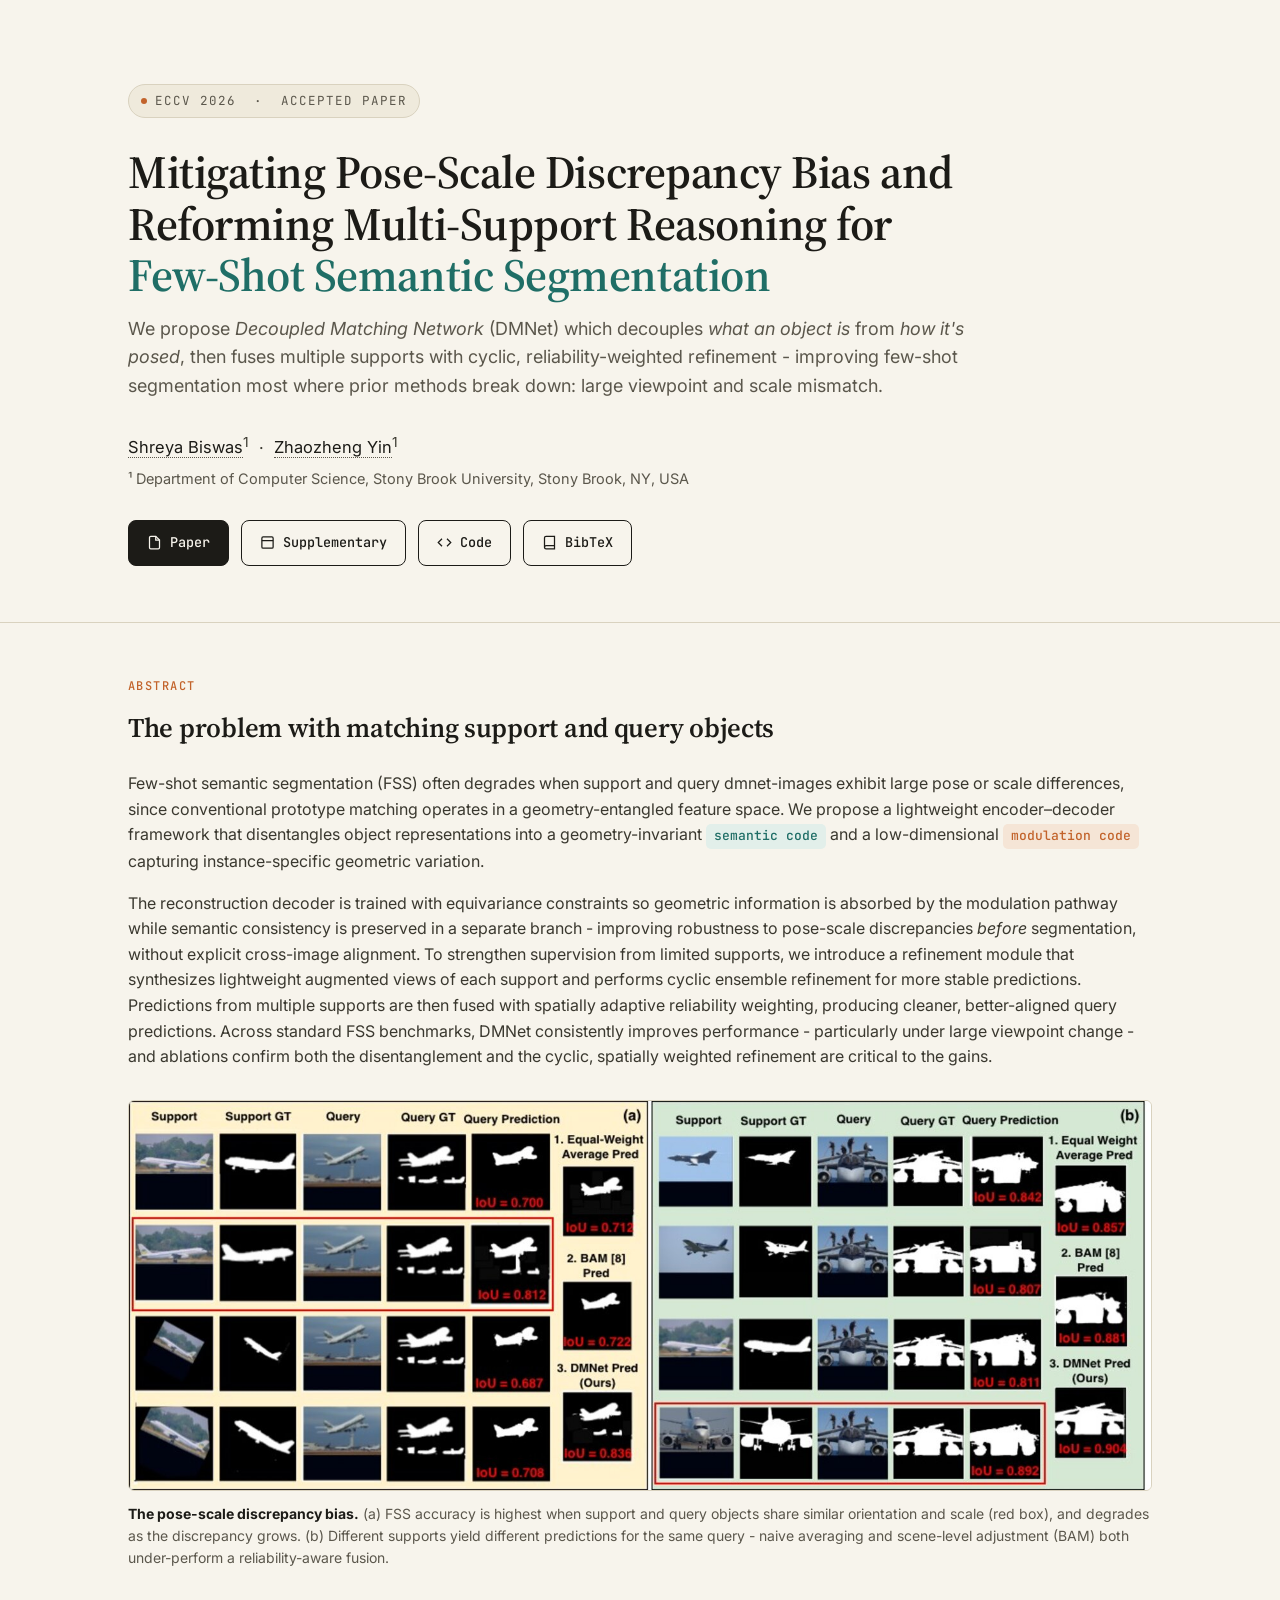
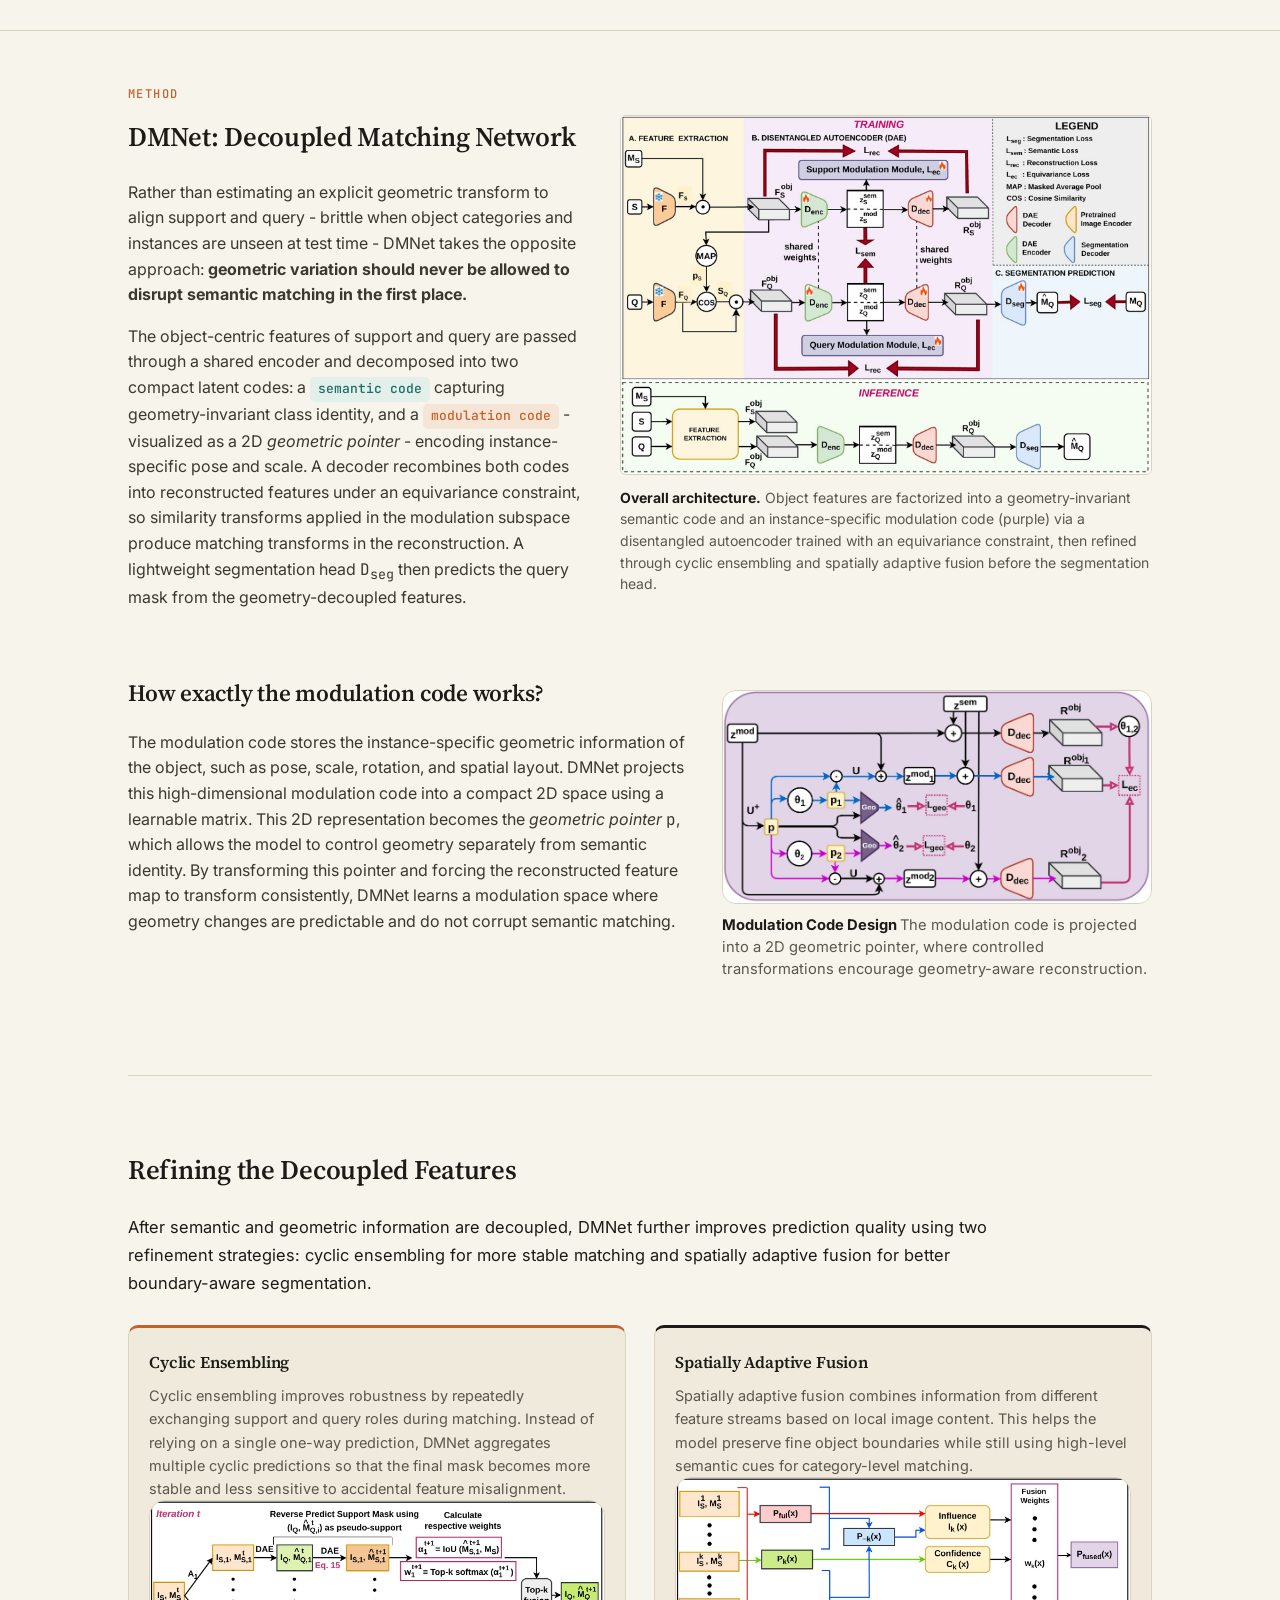
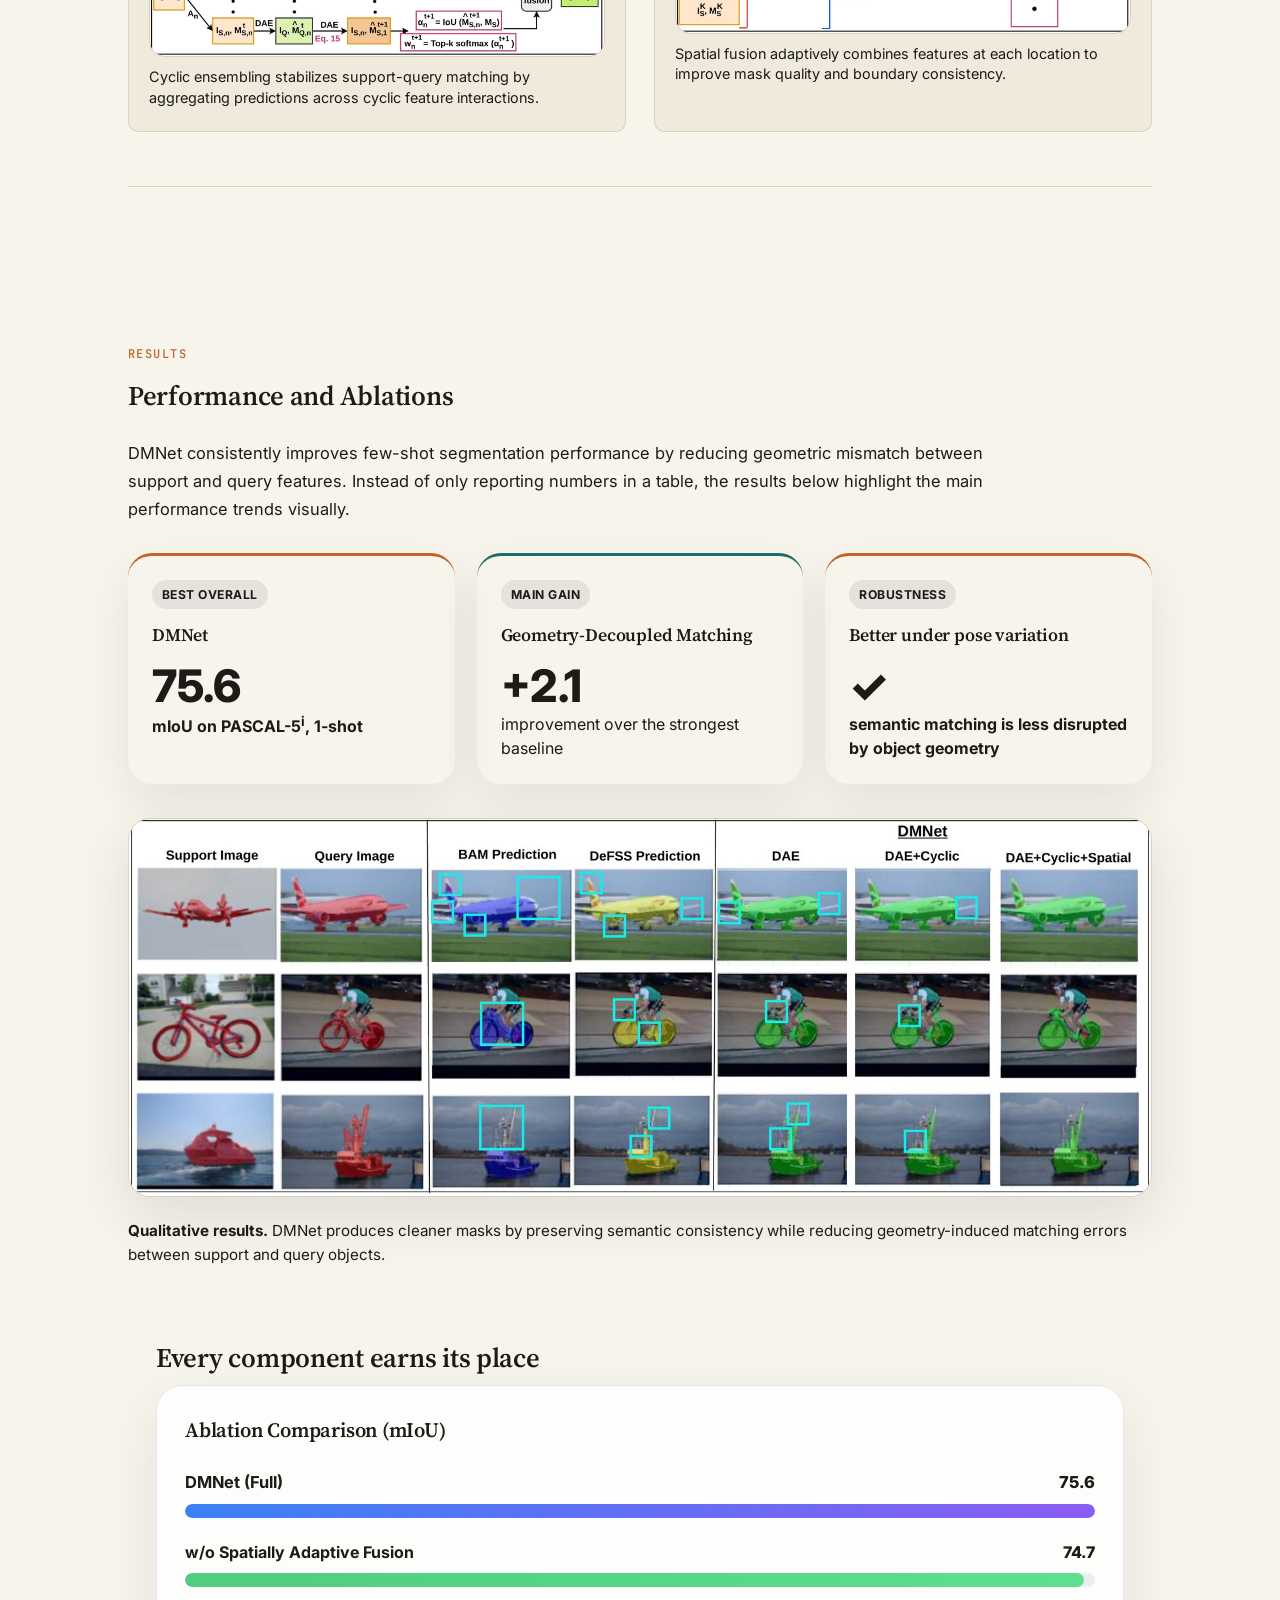
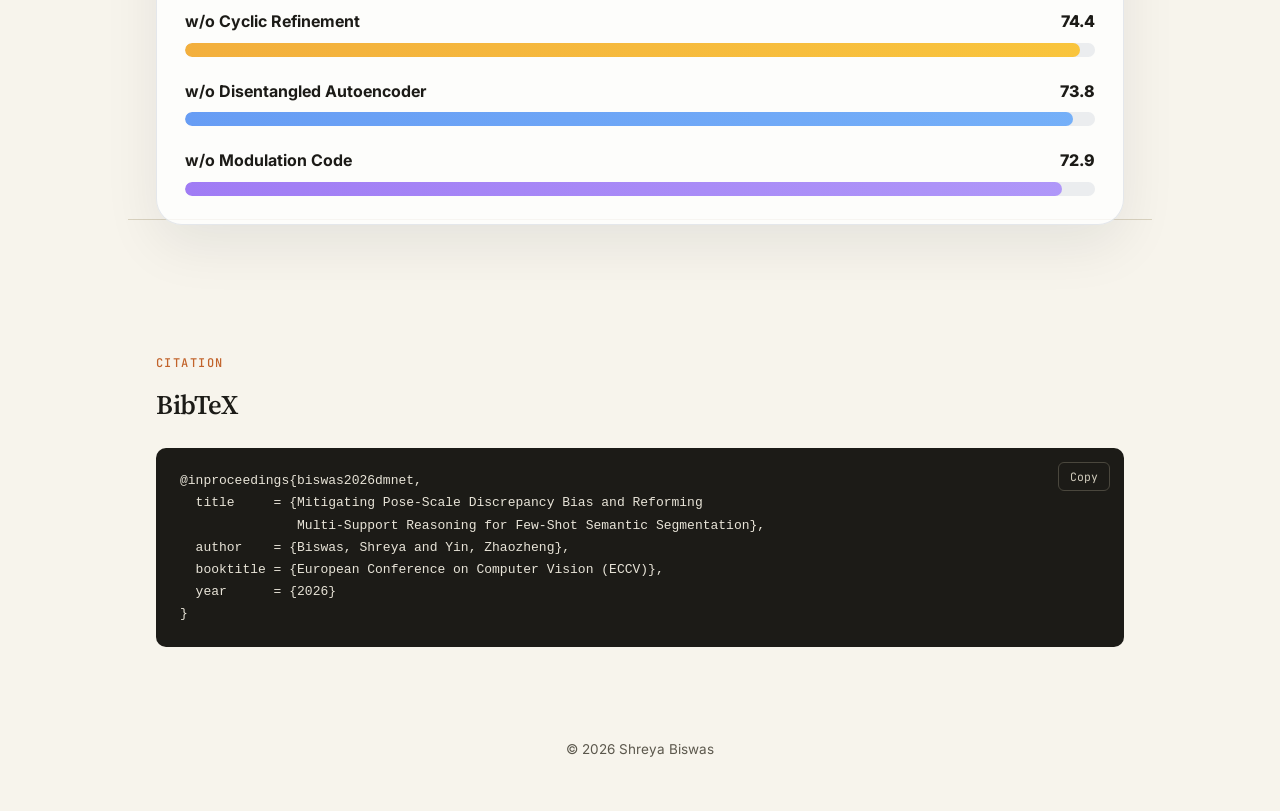
==== dmnet/index.html @ c6ebbf4b "Add dmnet webpage" ====
<!DOCTYPE html>
<html lang="en">
<head>
<meta charset="UTF-8">
<meta name="viewport" content="width=device-width, initial-scale=1.0">
<title>DMNet: Decoupled Matching Network for Few-Shot Segmentation - ECCV 2026</title>
<link rel="preconnect" href="https://fonts.googleapis.com">
<link rel="preconnect" href="https://fonts.gstatic.com" crossorigin>
<link href="https://fonts.googleapis.com/css2?family=Source+Serif+4:opsz,wght@8..60,400;8..60,500;8..60,600;8..60,700&family=Inter:wght@400;500;600;700&family=JetBrains+Mono:wght@400;500&display=swap" rel="stylesheet">
<link rel="stylesheet" href="style.css">
</head>
<body>

<header class="hero">
  <!-- <svg class="pointer-deco" viewBox="0 0 200 200" xmlns="http://www.w3.org/2000/svg">
    <circle cx="100" cy="100" r="70" fill="none" stroke="#1F6E66" stroke-width="1" stroke-dasharray="2 5" opacity="0.6"/>
    <circle cx="100" cy="100" r="40" fill="none" stroke="#C2632B" stroke-width="1" stroke-dasharray="2 5" opacity="0.6"/>
    <line x1="100" y1="100" x2="160" y2="62" stroke="#C2632B" stroke-width="2"/>
    <circle cx="160" cy="62" r="4" fill="#C2632B"/>
    <line x1="100" y1="100" x2="50" y2="150" stroke="#1F6E66" stroke-width="2"/>
    <circle cx="50" cy="150" r="4" fill="#1F6E66"/>
    <circle cx="100" cy="100" r="3" fill="#1C1B17"/>
  </svg> -->
  <div class="wrap">
    <span class="venue-badge"><span class="dot"></span>ECCV 2026 &nbsp;·&nbsp; Accepted Paper</span>
    <h1 class="title">Mitigating Pose&#8209;Scale Discrepancy Bias and Reforming Multi&#8209;Support Reasoning for <span class="accent">Few-Shot Semantic Segmentation</span></h1>
    <p class="subtitle">We propose <em>Decoupled Matching Network</em> (DMNet) which decouples <em>what an object is</em> from <em>how it's posed</em>, then fuses multiple supports with cyclic, reliability-weighted refinement - improving few-shot segmentation most where prior methods break down: large viewpoint and scale mismatch.</p>

    <p class="authors">
      <a href="#">Shreya Biswas</a><sup>1</sup> &nbsp;&middot;&nbsp;
      <a href="#">Zhaozheng Yin</a><sup>1</sup>
    </p>
    <p class="affil">¹ Department of Computer Science, Stony Brook University, Stony Brook, NY, USA</p>

    <div class="links">
      <a class="btn primary" href="#">
        <svg viewBox="0 0 24 24" fill="none" stroke="currentColor" stroke-width="2"><path d="M14 2H6a2 2 0 0 0-2 2v16a2 2 0 0 0 2 2h12a2 2 0 0 0 2-2V8z"/><path d="M14 2v6h6"/></svg>
        Paper
      </a>
      <a class="btn" href="/pdf/supp.pdf">
        <svg viewBox="0 0 24 24" fill="none" stroke="currentColor" stroke-width="2"><rect x="3" y="3" width="18" height="18" rx="2"/><path d="M3 9h18"/></svg>
        Supplementary
      </a>
      <a class="btn" href="#">
        <svg viewBox="0 0 24 24" fill="none" stroke="currentColor" stroke-width="2"><path d="M16 18l6-6-6-6"/><path d="M8 6l-6 6 6 6"/></svg>
        Code
      </a>
      <a class="btn" href="#bibtex">
        <svg viewBox="0 0 24 24" fill="none" stroke="currentColor" stroke-width="2"><path d="M4 19.5A2.5 2.5 0 0 1 6.5 17H20"/><path d="M6.5 2H20v20H6.5A2.5 2.5 0 0 1 4 19.5v-15A2.5 2.5 0 0 1 6.5 2z"/></svg>
        BibTeX
      </a>
    </div>
  </div>
</header>

<!-- ABSTRACT -->
<section>
  <div class="wrap">
    <p class="eyebrow">Abstract</p>
    <h2 class="h">The problem with matching support and query objects</h2>
    <p >Few-shot semantic segmentation (FSS) often degrades when support and query dmnet-images exhibit large pose or scale differences, since conventional prototype matching operates in a geometry-entangled feature space. We propose a lightweight encoder–decoder framework that disentangles object representations into a geometry-invariant <span class="chip sem">semantic code</span> and a low-dimensional <span class="chip mod">modulation code</span> capturing instance-specific geometric variation.</p>
    <p>The reconstruction decoder is trained with equivariance constraints so geometric information is absorbed by the modulation pathway while semantic consistency is preserved in a separate branch - improving robustness to pose-scale discrepancies <em>before</em> segmentation, without explicit cross-image alignment. To strengthen supervision from limited supports, we introduce a refinement module that synthesizes lightweight augmented views of each support and performs cyclic ensemble refinement for more stable predictions. Predictions from multiple supports are then fused with spatially adaptive reliability weighting, producing cleaner, better-aligned query predictions. Across standard FSS benchmarks, DMNet consistently improves performance - particularly under large viewpoint change - and ablations confirm both the disentanglement and the cyclic, spatially weighted refinement are critical to the gains.</p>

    <figure>
      <img src="dmnet-images/teaser.jpg" alt="Pose-scale discrepancy bias in few-shot segmentation, and multi-support fusion comparison">
      <figcaption><b>The pose-scale discrepancy bias.</b> (a) FSS accuracy is highest when support and query objects share similar orientation and scale (red box), and degrades as the discrepancy grows. (b) Different supports yield different predictions for the same query - naive averaging and scene-level adjustment (BAM) both under-perform a reliability-aware fusion.</figcaption>
    </figure>
  </div>
</section>

<!-- METHOD -->
<section>
  <div class="wrap">
    <p class="eyebrow">Method</p>
    <div class="method-layout">
      <div class="method-text">
        <h2 class="h">DMNet: Decoupled Matching Network</h2>
    
        <p>Rather than estimating an explicit geometric transform to align support and query - brittle when object categories and instances are unseen at test time - DMNet takes the opposite approach: <strong>geometric variation should never be allowed to disrupt semantic matching in the first place.</strong></p>
    
        <p>The object-centric features of support and query are passed through a shared encoder and decomposed into two compact latent codes: a <span class="chip sem">semantic code</span> capturing geometry-invariant class identity, and a <span class="chip mod">modulation code</span> - visualized as a 2D <em>geometric pointer</em> - encoding instance-specific pose and scale. A decoder recombines both codes into reconstructed features under an equivariance constraint, so similarity transforms applied in the modulation subspace produce matching transforms in the reconstruction. A lightweight segmentation head <span class="mono">D<sub>seg</sub></span> then predicts the query mask from the geometry-decoupled features.</p>
      </div>
    
      <figure class="method-figure">
        <img src="dmnet-images/method.jpg" alt="DMNet architecture diagram">
        <figcaption><b>Overall architecture.</b> Object features are factorized into a geometry-invariant semantic code and an instance-specific modulation code (purple) via a disentangled autoencoder trained with an equivariance constraint, then refined through cyclic ensembling and spatially adaptive fusion before the segmentation head.</figcaption>
      </figure>
    </div>

    <!--added -->
    <section class="modulation-section">
      <h3 class="subh">How exactly the modulation code works?</h3>
    
      <div class="modulation-layout">
        <div class="modulation-text">
          <p>
            The modulation code stores the instance-specific geometric information of the object, such as pose, scale, rotation, and spatial layout. DMNet projects this high-dimensional modulation code into a compact 2D space using a learnable matrix. This 2D representation becomes the <em>geometric pointer</em> <span class="mono">p</span>, which allows the model to control geometry separately from semantic identity. By transforming this pointer and forcing the reconstructed feature map to transform consistently, DMNet learns a modulation space where geometry changes are predictable and do not corrupt semantic matching.
          </p>
        </div>
    
        <figure class="modulation-figure">
          <img src="dmnet-images/fig3a_modulation.jpg" alt="Fig. 3a modulation module">
          <figcaption>
            <b>Modulation Code Design </b>The modulation code is projected into a 2D geometric pointer, where controlled transformations encourage geometry-aware reconstruction.
          </figcaption>
        </figure>
      </div>
    </section>

    <!-- <div class="contrib-grid">
      <div class="card semantic">
        <div class="num">01 / Representation</div>
        <h3>Geometry-Decoupled Disentangled Autoencoder</h3>
        <p>Factorizes object features into a geometry-invariant semantic code and a modulation code under an equivariance-constrained decoder, so pose-scale variation is absorbed before matching ever happens.</p>
      </div>
      <div class="card modulation">
        <div class="num">02 / Refinement</div>
        <h3>Cyclic Ensemble Refinement</h3>
        <p>Synthesizes lightweight augmented views of each support and refines query/support predictions iteratively, treating the query as a pseudo-support to stabilize segmentation under scarce supervision.</p>
      </div>
      <div class="card fusion">
        <div class="num">03 / Aggregation</div>
        <h3>Spatially Adaptive Fusion</h3>
        <p>Replaces uniform averaging across K-shot supports with pixel-level reliability weighting, so the most informative support dominates the prediction at each spatial location.</p>
      </div>
    </div>

    <figure>
      <img src="dmnet-images/cyclic.jpg" alt="Cyclic ensemble refinement diagram">
      <figcaption><b>Cyclic ensemble refinement.</b> Augmented support views generate predictions that are cyclically cross-checked against the query, with the query itself acting as a pseudo-support to refine the final mask.</figcaption>
    </figure>

    <figure>
      <img src="dmnet-images/spatial.jpg" alt="Spatially adaptive fusion diagram">
      <figcaption><b>Spatially adaptive fusion.</b> Multi-support predictions are combined with pixel-wise reliability weights rather than a single global scene-difference score, avoiding the failure mode where one noisy support corrupts the whole mask.</figcaption>
    </figure>
  </div>
</section> -->


<section class="refinement-section">
  <h2 class="h">Refining the Decoupled Features</h2>

  <p class="section-intro">
    After semantic and geometric information are decoupled, DMNet further improves prediction quality using two refinement strategies: cyclic ensembling for more stable matching and spatially adaptive fusion for better boundary-aware segmentation.
  </p>

  <div class="refinement-grid">

    <article class="card modulation">
      <div class="refinement-card-text">
        <h3>Cyclic Ensembling</h3>
        <p>
          Cyclic ensembling improves robustness by repeatedly exchanging support and query roles during matching. Instead of relying on a single one-way prediction, DMNet aggregates multiple cyclic predictions so that the final mask becomes more stable and less sensitive to accidental feature misalignment.
        </p>
      </div>

      <figure class="refinement-figure">
        <img src="dmnet-images/cyclic.jpg" alt="Cyclic ensembling module">
        <figcaption>
          Cyclic ensembling stabilizes support-query matching by aggregating predictions across cyclic feature interactions.
        </figcaption>
      </figure>
    </article>

    <article class="card fusion">
      <div class="refinement-card-text">
        <h3>Spatially Adaptive Fusion</h3>
        <p>
          Spatially adaptive fusion combines information from different feature streams based on local image content. This helps the model preserve fine object boundaries while still using high-level semantic cues for category-level matching.
        </p>
      </div>

      <figure class="refinement-figure">
        <img src="dmnet-images/spatial.jpg" alt="Spatially adaptive fusion module">
        <figcaption>
          Spatial fusion adaptively combines features at each location to improve mask quality and boundary consistency.
        </figcaption>
      </figure>
    </article>

  </div>
</section>


<!-- RESULTS -->
<!-- <section>
  <div class="wrap">
    <p class="eyebrow">Results</p>
    <h2 class="h">State-of-the-art mIoU on PASCAL-5<sup>i</sup> and COCO-20<sup>i</sup></h2>
    <p>DMNet is evaluated against prototype-based, attention-based, and recent correspondence-driven FSS methods under both VGG-16 and ResNet-50 backbones, in standard 1-shot and 5-shot settings. Gains are most pronounced on the harder COCO-20<sup>i</sup> benchmark, where pose-scale mismatch between supports and queries is most severe.</p>

    <div class="table-scroll">
      <table>
        <thead>
          <tr>
            <th>Method</th><th>Backbone</th>
            <th>PASCAL 1-shot</th><th>PASCAL 5-shot</th>
            <th>COCO 1-shot</th><th>COCO 5-shot</th>
          </tr>
        </thead>
        <tbody>
          <tr><td>PFENet</td><td>VGG-16</td><td>58.0</td><td>59.0</td><td>34.1</td><td>37.7</td></tr>
          <tr><td>BAM</td><td>VGG-16</td><td>64.4</td><td>68.8</td><td>43.5</td><td>49.3</td></tr>
          <tr><td>HDMNet</td><td>VGG-16</td><td>65.1</td><td>69.3</td><td>45.9</td><td>52.4</td></tr>
          <tr><td>HMNet</td><td>VGG-16</td><td>67.3</td><td>71.1</td><td>49.1</td><td>54.5</td></tr>
          <tr><td>DeFSS <span class="sub">(prev. SOTA)</span></td><td>VGG-16</td><td>68.6</td><td>72.0</td><td>50.3</td><td>55.5</td></tr>
          <tr class="ours"><td>DMNet (Ours)</td><td>VGG-16</td><td class="best">70.7</td><td class="best">74.0</td><td class="best">52.3</td><td class="best">57.9</td></tr>
          <tr><td>HSNet</td><td>ResNet-50</td><td>64.0</td><td>69.5</td><td>39.2</td><td>46.9</td></tr>
          <tr><td>BAM</td><td>ResNet-50</td><td>67.8</td><td>70.9</td><td>46.2</td><td>51.2</td></tr>
          <tr><td>HDMNet</td><td>ResNet-50</td><td>69.4</td><td>71.8</td><td>50.0</td><td>56.0</td></tr>
          <tr><td>I²R</td><td>ResNet-50</td><td>72.2</td><td>74.7</td><td>52.1</td><td>55.7</td></tr>
          <tr><td>HMNet</td><td>ResNet-50</td><td>70.4</td><td>74.1</td><td>52.1</td><td>58.9</td></tr>
          <tr><td>DeFSS <span class="sub">(prev. SOTA)</span></td><td>ResNet-50</td><td>71.7</td><td>75.1</td><td>53.7</td><td>60.0</td></tr>
          <tr class="ours"><td>DMNet (Ours)</td><td>ResNet-50</td><td class="best">75.6</td><td class="best">77.5</td><td class="best">57.5</td><td class="best">63.1</td></tr>
        </tbody>
      </table>
    </div>
    <p class="table-note">Mean mIoU (%) across folds. Bold values mark the best result in each column among the rows shown. Full per-split results, VGG comparisons, and foundation-model baselines (SAM, SAM2) are in the paper.</p>

    <div class="stat-row">
      <div class="stat"><div class="v">+3.9</div><div class="l">mIoU over prior SOTA, ResNet-50, COCO-20<sup>i</sup> 1-shot</div></div>
      <div class="stat"><div class="v">5.3M</div><div class="l">parameters for the disentanglement + refinement modules</div></div>
      <div class="stat"><div class="v">14.3 ms</div><div class="l">inference latency for the core DAE - orders of magnitude faster than SAM-based FSS</div></div>
    </div>

    <figure>
      <img src="dmnet-images/preds.jpg" alt="Qualitative comparison of predictions">
      <figcaption><b>Qualitative comparison.</b> Predictions from BAM and DeFSS (previous SOTA) against DMNet. Red masks denote ground truth; cyan boxes mark regions where prior methods fail under pose-scale mismatch that DMNet recovers.</figcaption>
    </figure>
  </div>
</section> -->
<section class="results-section">
  <p class="eyebrow">Results</p>
  <h2 class="h">Performance and Ablations</h2>

  <p class="section-intro">
    DMNet consistently improves few-shot segmentation performance by reducing geometric mismatch between support and query features. Instead of only reporting numbers in a table, the results below highlight the main performance trends visually.
  </p>

  <div class="results-highlight-grid">
    <div class="result-highlight-card best">
      <span class="result-label">Best Overall</span>
      <h3>DMNet</h3>
      <p class="result-score">75.6</p>
      <p class="result-caption">mIoU on PASCAL-5<sup>i</sup>, 1-shot</p>
    </div>

    <div class="result-highlight-card">
      <span class="result-label">Main Gain</span>
      <h3>Geometry-Decoupled Matching</h3>
      <p class="result-score">+2.1</p>
      <p class="result-caption">improvement over the strongest baseline</p>
    </div>

    <div class="result-highlight-card best">
      <span class="result-label">Robustness</span>
      <h3>Better under pose variation</h3>
      <p class="result-score">✓</p>
      <p class="result-caption">semantic matching is less disrupted by object geometry</p>
    </div>
  </div>

  

  <figure class="results-figure">
    <img src="dmnet-images/preds.jpg" alt="Qualitative segmentation results">
    <figcaption>
      <b>Qualitative results.</b> DMNet produces cleaner masks by preserving semantic consistency while reducing geometry-induced matching errors between support and query objects.
    </figcaption>
  </figure>
 <!-- </section> -->

<!-- ABLATIONS -->
<!-- <section>  -->
  <div class="wrap">
    <!-- <p class="eyebrow">Ablations</p> -->
    <h2 class="h ablation-title">Every component earns its place</h2>
    <!-- <p>Each module contributes additively at negligible compute cost: the disentangled autoencoder (DAE) alone already improves over comparable-capacity baselines by isolating pose-scale variation from semantic matching; cyclic ensembling over augmented support views adds further stability; and spatially adaptive fusion gives the largest jump by preventing any single unreliable support from dominating the final mask.</p> -->
    <!-- <div class="table-scroll">
      <table>
        <thead>
          <tr><th>Configuration</th><th>Parameters</th><th>Inference time</th><th>Avg. mIoU</th></tr>
        </thead>
        <tbody>
          <tr><td>BAM (baseline)</td><td>4.9M</td><td>7.4 ms</td><td>57.0</td></tr>
          <tr><td>Ours - DAE only</td><td>5.3M</td><td>14.3 ms</td><td>68.0</td></tr>
          <tr><td>Ours - DAE + Cyclic Refinement</td><td>5.3M</td><td>15.9 ms</td><td>69.2</td></tr>
          <tr class="ours"><td>Ours - DAE + Cyclic + Spatial Fusion (full)</td><td>5.3M</td><td>19.7 ms</td><td class="best">70.8</td></tr>
        </tbody>
      </table>
    </div>
    <p class="table-note">For reference, SAM2-based SANSA reaches 62.3 avg. mIoU at 234M parameters / 67 ms, and GF-SAM reaches 70.1 at 180M parameters / 1800 ms - DMNet matches or exceeds both at a fraction of the size and latency.</p> -->

    <!--added -->
    
    
      <div class="ablation-bar-panel">
        <h3>Ablation Comparison (mIoU)</h3>
    
        <div class="abl-row highlight">
          <div class="abl-head">
            <span class="abl-name">DMNet (Full)</span>
            <span class="abl-score">75.6</span>
          </div>
          <div class="abl-track">
            <div class="abl-fill full" style="width: 100%;"></div>
          </div>
        </div>
    
        

        <div class="abl-row">
          <div class="abl-head">
            <span class="abl-name">w/o Spatially Adaptive Fusion</span>
            <span class="abl-score">74.7</span>
          </div>
          <div class="abl-track">
            <div class="abl-fill fusion" style="width: 98.8%;"></div>
          </div>
        </div>
      

        <div class="abl-row">
          <div class="abl-head">
            <span class="abl-name">w/o Cyclic Refinement</span>
            <span class="abl-score">74.4</span>
          </div>
          <div class="abl-track">
            <div class="abl-fill refinement" style="width: 98.4%;"></div>
          </div>
        </div>

        <div class="abl-row">
          <div class="abl-head">
            <span class="abl-name">w/o Disentangled Autoencoder</span>
            <span class="abl-score">73.8</span>
          </div>
          <div class="abl-track">
            <div class="abl-fill semantic" style="width: 97.6%;"></div>
          </div>
        </div>
    
        <div class="abl-row">
          <div class="abl-head">
            <span class="abl-name">w/o Modulation Code</span>
            <span class="abl-score">72.9</span>
          </div>
          <div class="abl-track">
            <div class="abl-fill modulation" style="width: 96.4%;"></div>
          </div>
        </div>
      </div>
    
        
    
        
    <!-- </section>





    <figure>
      <img src="dmnet-images/relia.jpg" alt="Reliability weighting visualization">
      <figcaption><b>Reliability weighting.</b> Spatially adaptive fusion concentrates weight on the regions of each support that actually align with the query object, rather than relying on a single global scene-similarity score.</figcaption>
    </figure>
  </div> -->
</section>

<!-- BIBTEX -->
<section id="bibtex">
  <div class="wrap bib">
    <p class="eyebrow">Citation</p>
    <h2 class="h">BibTeX</h2>
    <div class="bibtex-box">
      <button class="copy-btn" onclick="copyBib()">Copy</button>
      <pre id="bibtex-text" class="bibtex-text">@inproceedings{biswas2026dmnet,
  title     = {Mitigating Pose-Scale Discrepancy Bias and Reforming
               Multi-Support Reasoning for Few-Shot Semantic Segmentation},
  author    = {Biswas, Shreya and Yin, Zhaozheng},
  booktitle = {European Conference on Computer Vision (ECCV)},
  year      = {2026}
}</pre>
    </div>
  </div>
</section>

<footer>
  <div class="wrap bib">
    <p>© 2026 Shreya Biswas</p>
  </div>
</footer>

<script src="main.js"></script>
</body>
</html>
---- dmnet/style.css ----
:root{
    --paper:#F7F4EC;
    --paper-2:#EFEADC;
    --ink:#1C1B17;
    --ink-soft:#5B574C;
    --rule:#D9D2BF;
    --semantic:#1F6E66;   /* geometry-invariant code: stable teal */
    --semantic-soft:#E2EFEA;
    --modulation:#C2632B; /* instance/geometric code: warm amber */
    --modulation-soft:#F5E5D6;
    --max:1080px;
  }
  *{box-sizing:border-box;}
  html{scroll-behavior:smooth;}
  body{
    margin:0;
    background:var(--paper);
    color:var(--ink);
    font-family:'Inter',sans-serif;
    line-height:1.6;
    -webkit-font-smoothing:antialiased;
  }
  a{color:var(--semantic);text-decoration:none;}
  a:hover{text-decoration:underline;}
  .wrap{max-width:var(--max);margin:0 auto;padding:0 28px;}
  .wrap.bib{transform: translateY(80px);}
  h1,h2,h3{font-family:'Source Serif 4',serif;font-weight:600;letter-spacing:-0.01em;color:var(--ink);}
  .mono{font-family:'JetBrains Mono',monospace;}

  /* ---------- Hero ---------- */
  header.hero{
    padding:84px 0 56px;
    border-bottom:1px solid var(--rule);
    position:relative;
    overflow:hidden;
  }
  .venue-badge{
    display:inline-flex;align-items:center;gap:8px;
    font-family:'JetBrains Mono',monospace;
    font-size:12.5px;letter-spacing:0.08em;text-transform:uppercase;
    color:var(--ink-soft);
    border:1px solid var(--rule);
    background:var(--paper-2);
    padding:6px 12px;border-radius:100px;
    margin-bottom:28px;
  }
  .venue-badge .dot{width:6px;height:6px;border-radius:50%;background:var(--modulation);}
  h1.title{
    font-size:clamp(40px,4.4vw,46px);
    line-height:1.12;
    max-width:860px;
    margin:0 0 8px;
  }
  h1.title .accent{color:var(--semantic);}
  .subtitle{
    font-size:18px;color:var(--ink-soft);max-width:840px;margin:14px 0 30px;
  }
  .authors{font-size:16.5px;margin:0 0 6px;}
  .authors a{color:var(--ink);border-bottom:1px dotted var(--ink-soft);}
  .authors a:hover{color:var(--semantic);border-color:var(--semantic);}
  .affil{font-size:14.5px;color:var(--ink-soft);margin:0 0 30px;}
  .links{display:flex;flex-wrap:wrap;gap:12px;}
  .btn{
    display:inline-flex;align-items:center;gap:8px;
    font-family:'JetBrains Mono',monospace;font-size:13.5px;font-weight:500;
    padding:11px 18px;border-radius:8px;
    border:1px solid var(--ink);
    color:var(--ink);background:transparent;
    transition:all .15s ease;
  }
  .btn:hover{background:var(--ink);color:var(--paper);text-decoration:none;}
  .btn.primary{background:var(--ink);color:var(--paper);}
  .btn.primary:hover{background:var(--semantic);border-color:var(--semantic);}
  .btn svg{width:15px;height:15px;flex-shrink:0;}


  .method-layout {
    display: grid;
    grid-template-columns: minmax(0, 1fr) minmax(320px, 52%);
    gap: 34px;
    align-items: start;
  }
  
  .method-text {
    min-width: 0;
  }
  
  .method-figure {
    margin: 0;
  }
  
  .method-figure img {
    width: 100%;
    display: block;
  }
  
  @media (max-width: 900px) {
    .method-layout {
      grid-template-columns: 1fr;
    }
  }



  .subh {
    font-size: 1.45rem;
    margin: 42px 0 18px;
    color: var(--text);
  }
  
  .modulation-section {
    margin-top: -8px;
    transform: translateY(-40px);
  }
  
  .modulation-layout {
    display: grid;
    grid-template-columns: minmax(0, 1fr) minmax(300px, 42%);
    gap: 30px;
    align-items: start;
  }
  
  .modulation-text {
    min-width: 0;
  }
  
  .modulation-figure {
    margin: 0;
    transform: translateY(-40px);
  }
  
  .modulation-figure img {
    width: 100%;
    display: block;
    border-radius: 14px;
  }
  
  .modulation-figure figcaption {
    margin-top: 10px;
    font-size: 0.92rem;
    line-height: 1.5;
  }
  
  @media (max-width: 900px) {
    .modulation-layout {
      grid-template-columns: 1fr;
    }
  }










  .refinement-section {
    margin-top: 18px;
    transform: translateY(-40px);
  }
  
  .section-intro {
    max-width: 900px;
    margin-bottom: 28px;
    color: var(--muted);
    font-size: 1.03rem;
    line-height: 1.7;
  }
  
  .refinement-grid {
    display: grid;
    grid-template-columns: repeat(2, minmax(0, 1fr));
    gap: 28px;
    align-items: stretch;
  }
  
  .refinement-card {
    display: flex;
    flex-direction: column;
    gap: 18px;
    padding: 24px;
    border-radius: 22px;
    box-shadow: 0 18px 45px rgba(15, 23, 42, 0.08);
    border: 1px solid rgba(148, 163, 184, 0.22);
  }

  .refinement-card.modulation {
    background: linear-gradient(135deg, #C2632B, rgba(245, 243, 255, 0.72));
    border-color: rgba(139, 92, 246, 0.26);
  }
  
  .refinement-card.fusion {
    background: linear-gradient(135deg, rgba(220, 252, 231, 0.95), rgba(240, 253, 244, 0.72));
    border-color: rgba(34, 197, 94, 0.24);
  }
  
  .refinement-card h3 {
    margin: 0 0 10px;
    font-size: 1.25rem;
    color: var(--text);
  }
  
  .refinement-card p {
    margin: 0;
    line-height: 1.65;
  }
  
  .refinement-figure {
    margin: auto 0 0;
  }
  
  .refinement-figure img {
    width: 100%;
    display: block;
    border-radius: 16px;
  }
  
  .refinement-figure figcaption {
    margin-top: 10px;
    font-size: 0.9rem;
    line-height: 1.45;
    color: var(--muted);
  }
  
  @media (max-width: 900px) {
    .refinement-grid {
      grid-template-columns: 1fr;
    }
  
    .refinement-card {
      padding: 20px;
    }
  }







  /* geometric pointer decoration */
  .pointer-deco{
    position:absolute;right:-60px;top:30px;width:340px;height:340px;
    opacity:0.5;pointer-events:none;
  }
  @media (max-width:880px){.pointer-deco{display:none;}}

  /* ---------- Sections ---------- */
  section{padding:54px 0;border-bottom:1px solid var(--rule);}
  section:last-of-type{border-bottom:none;}
  .eyebrow{
    font-family:'JetBrains Mono',monospace;font-size:12px;letter-spacing:0.12em;
    text-transform:uppercase;color:var(--modulation);margin:0 0 10px;font-weight:500;
  }
  h2.h{font-size:27px;margin:0 0 22px;}
  p{margin:0 0 16px;color:#3a382f;}
  .lede{font-size:17.5px;color:var(--ink);}

  figure{margin:30px 0 8px;}
  figure img{width:100%;display:block;border-radius:6px;border:1px solid var(--rule);background:#fff;}
  figcaption{font-size:14px;color:var(--ink-soft);margin-top:12px;line-height:1.55;}
  figcaption b{color:var(--ink);}

  /* contributions */
  .contrib-grid{display:grid;grid-template-columns:repeat(3,1fr);gap:18px;margin-top:28px;}
  @media (max-width:780px){.contrib-grid{grid-template-columns:1fr;}}
  .card{
    background:var(--paper-2);border:1px solid var(--rule);border-radius:10px;
    padding:22px 20px;
  }
  .card .num{font-family:'JetBrains Mono',monospace;font-size:12px;color:var(--ink-soft);margin-bottom:10px;}
  .card h3{font-size:16.5px;margin:0 0 8px;}
  .card p{font-size:14.5px;margin:0;color:var(--ink-soft);}
  .card.semantic{border-top:3px solid var(--semantic);}
  .card.modulation{border-top:3px solid var(--modulation);}
  .card.fusion{border-top:3px solid var(--ink);}

  /* code legend chips, used inline in text */
  .chip{
    display:inline-block;padding:2px 8px;border-radius:5px;font-size:13px;
    font-family:'JetBrains Mono',monospace;font-weight:500;
  }
  .chip.sem{background:var(--semantic-soft);color:var(--semantic);}
  .chip.mod{background:var(--modulation-soft);color:var(--modulation);}

  /* results table */
  .table-scroll{overflow-x:auto;margin-top:24px;border:1px solid var(--rule);border-radius:8px;}
  table{width:100%;border-collapse:collapse;font-size:13.5px;min-width:760px;}
  thead th{
    background:var(--paper-2);font-family:'JetBrains Mono',monospace;font-weight:500;
    text-align:left;padding:10px 14px;border-bottom:1px solid var(--rule);
    white-space:nowrap;font-size:12px;letter-spacing:.02em;color:var(--ink-soft);
  }
  tbody td{padding:9px 14px;border-bottom:1px solid var(--rule);white-space:nowrap;}
  tbody tr:last-child td{border-bottom:none;}
  tbody tr.ours{background:var(--semantic-soft);font-weight:600;}
  tbody tr.ours td{color:var(--semantic);}
  .best{font-weight:700;}
  .sub{color:var(--ink-soft);font-size:12.5px;}
  .table-note{font-size:13px;color:var(--ink-soft);margin-top:12px;}

  .stat-row{display:flex;gap:22px;flex-wrap:wrap;margin-top:26px;}
  .stat{flex:1;min-width:150px;background:var(--paper-2);border:1px solid var(--rule);border-radius:10px;padding:18px 18px;}
  .stat .v{font-family:'Source Serif 4',serif;font-size:28px;color:var(--ink);font-weight:600;}
  .stat .l{font-size:12.5px;color:var(--ink-soft);margin-top:4px;}





  .results-section {
    margin-top: 64px;
  }
  
  .results-highlight-grid {
    display: grid;
    grid-template-columns: repeat(3, minmax(0, 1fr));
    gap: 22px;
    margin: 30px 0 34px;
  }
  
  .result-highlight-card {
    padding: 24px;
    border-radius: 24px;
    /* background: linear-gradient(135deg, rgba(255, 255, 255, 0.9), rgba(248, 250, 252, 0.8));
    border: 1px solid rgba(148, 163, 184, 0.25); */
    border-top:3px solid var(--semantic);
    box-shadow: 0 18px 45px rgba(15, 23, 42, 0.08);
  }
  
  .result-highlight-card.best {
    border-top:3px solid var(--modulation);
    /* background: linear-gradient(135deg, rgba(219, 234, 254, 0.98), rgba(239, 246, 255, 0.8)); */
    /* border-color: rgba(59, 130, 246, 0.28); */
  }
  .result-highlight-card.robust {
    border-top:3px solid var(--ink);
    /* background: linear-gradient(135deg, rgba(219, 234, 254, 0.98), rgba(239, 246, 255, 0.8)); */
    /* border-color: rgba(59, 130, 246, 0.28); */
  }
  
  .result-label {
    display: inline-block;
    margin-bottom: 12px;
    padding: 5px 10px;
    border-radius: 999px;
    font-size: 0.76rem;
    font-weight: 700;
    letter-spacing: 0.04em;
    text-transform: uppercase;
    background: rgba(15, 23, 42, 0.08);
    /* background: solid var(--modulation); */
    color: var(--text);
  }
  
  .result-highlight-card h3 {
    margin: 0;
    font-size: 1.1rem;
  }
  
  .result-score {
    margin: 14px 0 4px;
    font-size: 2.8rem;
    line-height: 1;
    font-weight: 800;
    color: var(--text);
  }
  
  .result-caption {
    margin: 0;
    color: var(--muted);
    line-height: 1.5;
  }
  
  .benchmark-panel {
    padding: 28px;
    border-radius: 26px;
    background: rgba(255, 255, 255, 0.76);
    border: 1px solid rgba(148, 163, 184, 0.25);
    box-shadow: 0 20px 55px rgba(15, 23, 42, 0.08);
  }
  
  .benchmark-panel h3 {
    margin: 0 0 22px;
    font-size: 1.3rem;
  }
  
  .bar-row {
    margin-bottom: 18px;
  }
  
  .bar-row:last-child {
    margin-bottom: 0;
  }
  
  .bar-info {
    display: flex;
    justify-content: space-between;
    gap: 18px;
    margin-bottom: 8px;
    font-weight: 700;
  }
  
  .method-score {
    color: var(--muted);
  }
  
  .bar-track {
    height: 13px;
    border-radius: 999px;
    overflow: hidden;
    background: rgba(148, 163, 184, 0.22);
  }
  
  .bar-fill {
    height: 100%;
    border-radius: inherit;
    background: linear-gradient(90deg, rgba(148, 163, 184, 0.85), rgba(100, 116, 139, 0.85));
  }
  
  .bar-fill.dmnet {
    background: linear-gradient(90deg, rgba(59, 130, 246, 0.95), rgba(139, 92, 246, 0.9));
  }
  
  .results-figure {
    margin: 34px 0 0;
  }
  
  .results-figure img {
    width: 100%;
    display: block;
    border-radius: 22px;
    box-shadow: 0 20px 55px rgba(15, 23, 42, 0.1);
    transform: translateY340px;
  }
  
  .results-figure figcaption {
    margin-top: 12px;
    font-size: 0.95rem;
    color: var(--muted);
    line-height: 1.55;
    transform: translateY(10px);
  }
  
  @media (max-width: 900px) {
    .results-highlight-grid {
      grid-template-columns: 1fr;
    }
  
    .benchmark-panel {
      padding: 22px;
    }
  }






  


  .ablation-section {
    margin-top: 64px;
  }

  .ablation-title {
    margin-top: 1070px;
    transform: translateY(80px);
  }
  
  .ablation-bar-panel {
    margin-top: 26px;
    padding: 28px;
    border-radius: 26px;
    background: rgba(255, 255, 255, 0.78);
    border: 1px solid rgba(148, 163, 184, 0.24);
    box-shadow: 0 20px 55px rgba(15, 23, 42, 0.08);
    transform: translateY(60px);
  }
  
  .ablation-bar-panel h3 {
    margin: 0 0 22px;
    font-size: 1.28rem;
  }
  
  .abl-row {
    margin-bottom: 22px;
  }
  
  .abl-row:last-child {
    margin-bottom: 0;
  }
  
  .abl-head {
    display: flex;
    justify-content: space-between;
    align-items: center;
    gap: 18px;
    margin-bottom: 8px;
  }
  
  .abl-name {
    font-weight: 700;
    color: var(--text);
  }
  
  .abl-score {
    font-weight: 800;
    color: var(--text);
  }
  
  .abl-track {
    height: 14px;
    border-radius: 999px;
    overflow: hidden;
    background: rgba(148, 163, 184, 0.18);
  }
  
  .abl-fill {
    height: 100%;
    border-radius: inherit;
  }
  
  .abl-fill.full {
    background: linear-gradient(90deg, #3b82f6, #8b5cf6);
  }
  
  .abl-fill.semantic {
    background: linear-gradient(90deg, rgba(59, 130, 246, 0.75), rgba(96, 165, 250, 0.85));
  }
  
  .abl-fill.modulation {
    background: linear-gradient(90deg, rgba(139, 92, 246, 0.78), rgba(167, 139, 250, 0.88));
  }
  
  .abl-fill.refinement {
    background: linear-gradient(90deg, rgba(245, 158, 11, 0.78), rgba(251, 191, 36, 0.88));
  }
  
  .abl-fill.fusion {
    background: linear-gradient(90deg, rgba(34, 197, 94, 0.78), rgba(74, 222, 128, 0.88));
  }
  
  .abl-row.highlight .abl-name,
  .abl-row.highlight .abl-score {
    font-size: 1.03rem;
  }
  
  @media (max-width: 700px) {
    .ablation-bar-panel {
      padding: 22px;
    }
  
    .abl-head {
      flex-direction: column;
      align-items: flex-start;
      gap: 4px;
    }
  }


  /* bibtex */
  .bibtex-box{
    background:#1C1B17;color:#E8E4D8;border-radius:10px;padding:22px 24px;
    font-family:'JetBrains Mono',monospace;font-size:13px;line-height:1.7;
    overflow-x:auto;position:relative;
  }
  .copy-btn{
    position:absolute;top:14px;right:14px;
    background:transparent;border:1px solid #4a473d;color:#cfcabb;
    font-family:'JetBrains Mono',monospace;font-size:11.5px;
    padding:6px 11px;border-radius:6px;cursor:pointer;
  }
  .copy-btn:hover{background:#2c2a23;}

  footer{padding:38px 0 60px;text-align:center;}
  footer p{color:var(--ink-soft);font-size:13.5px;}

  ::selection{background:var(--modulation-soft);}

/* BibTeX text block */
.bibtex-text{margin:0;white-space:pre-wrap;}
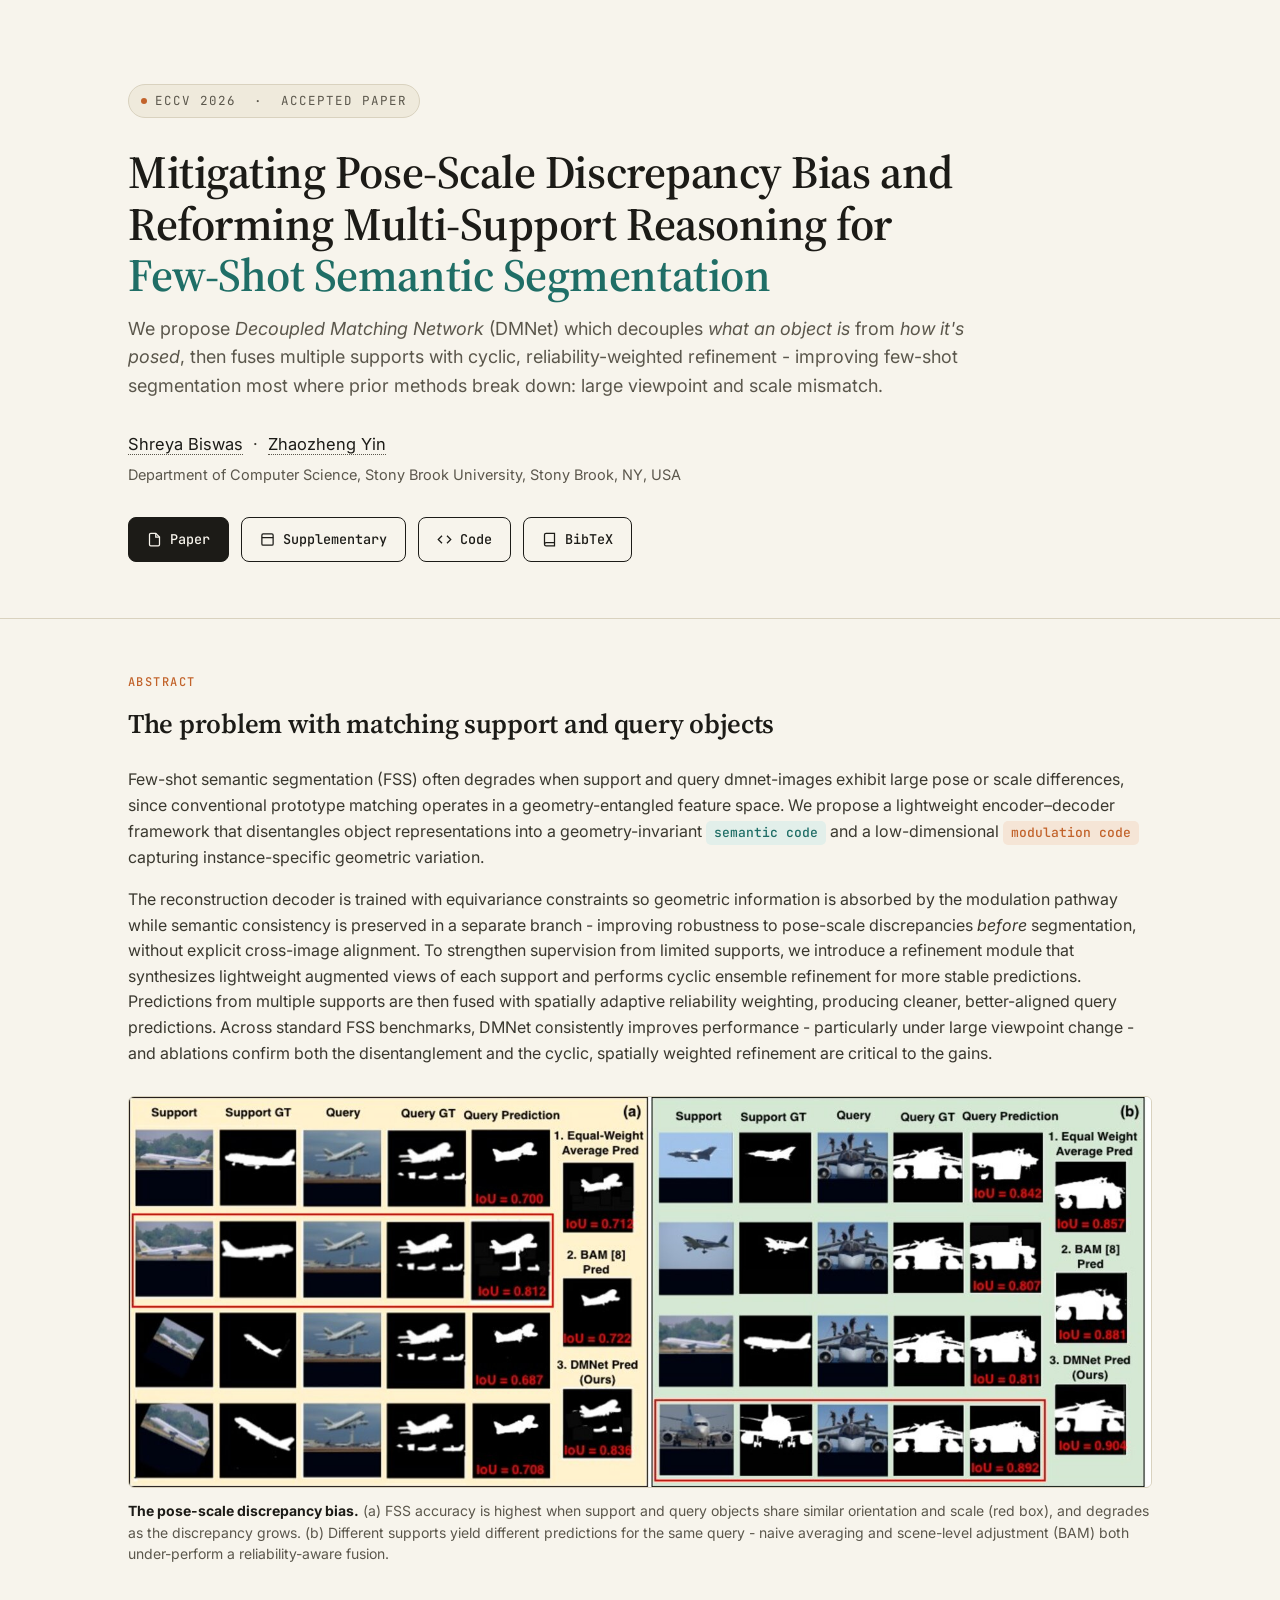
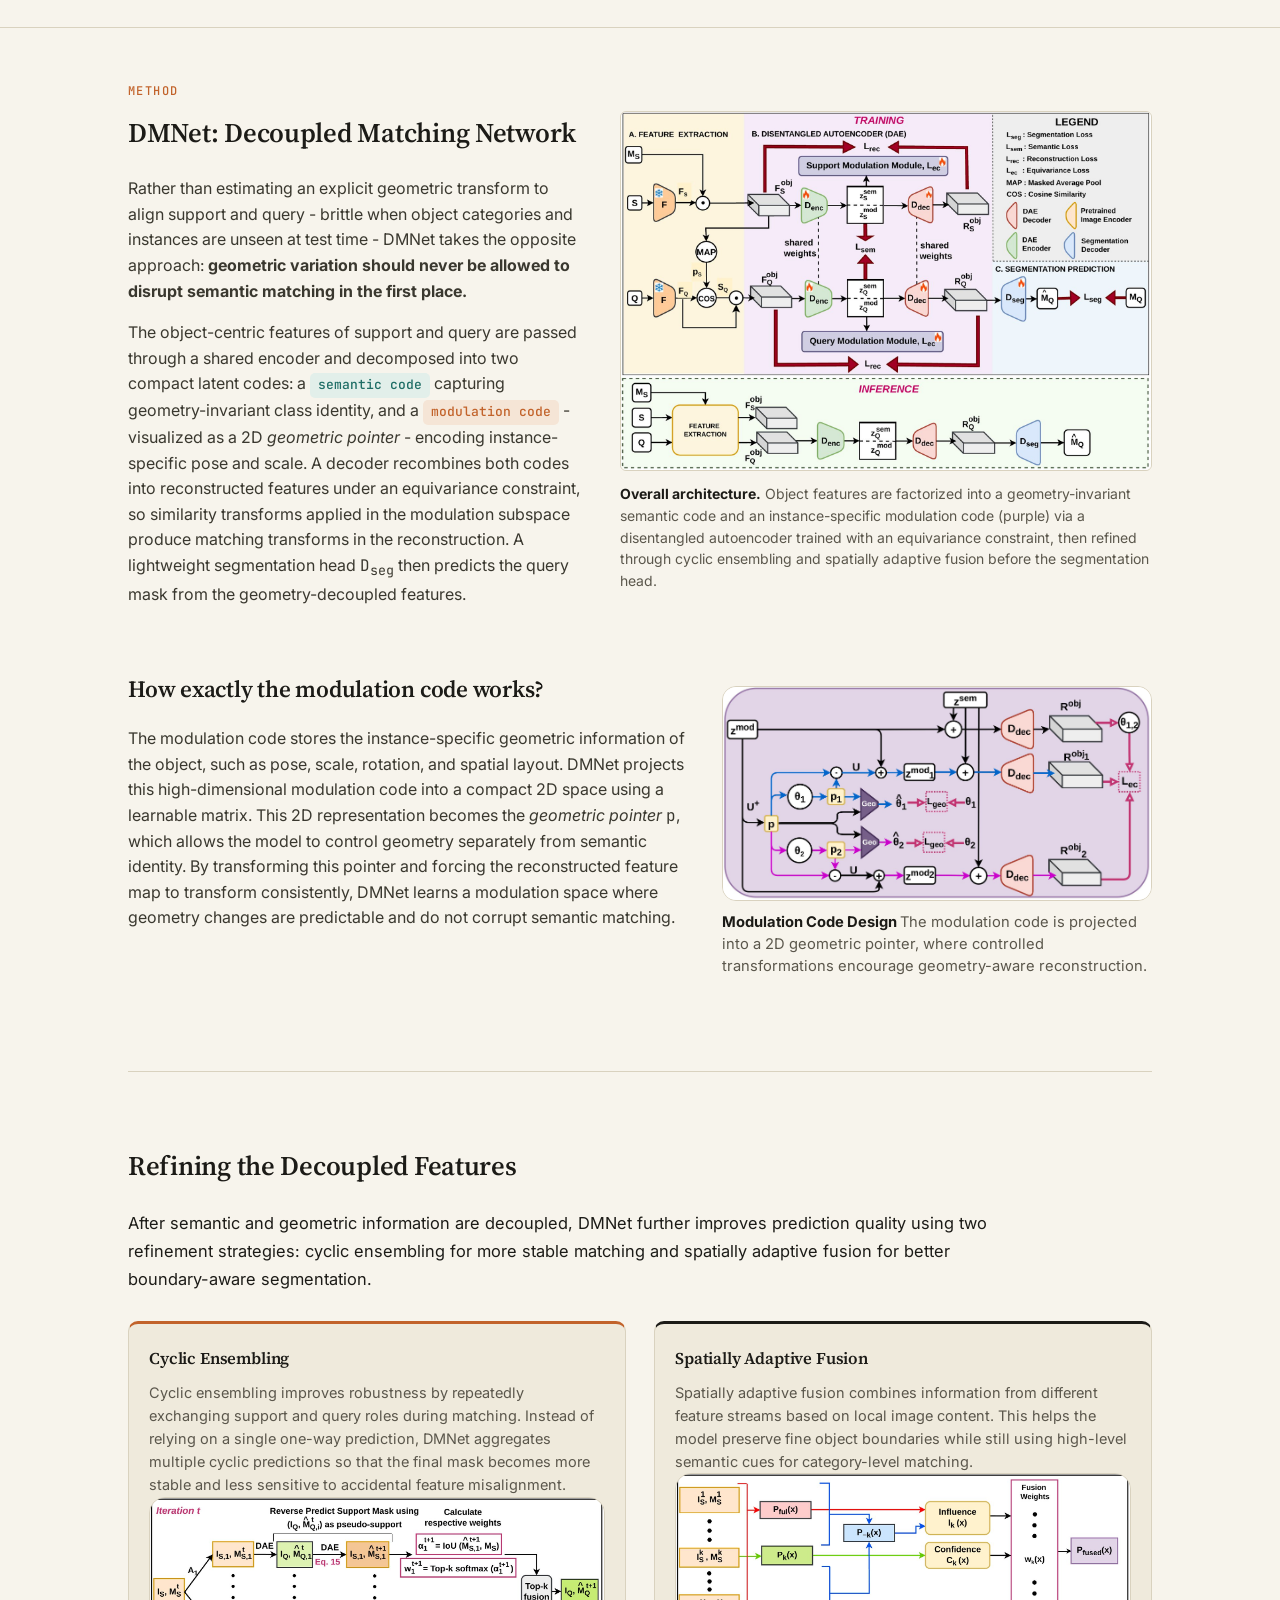
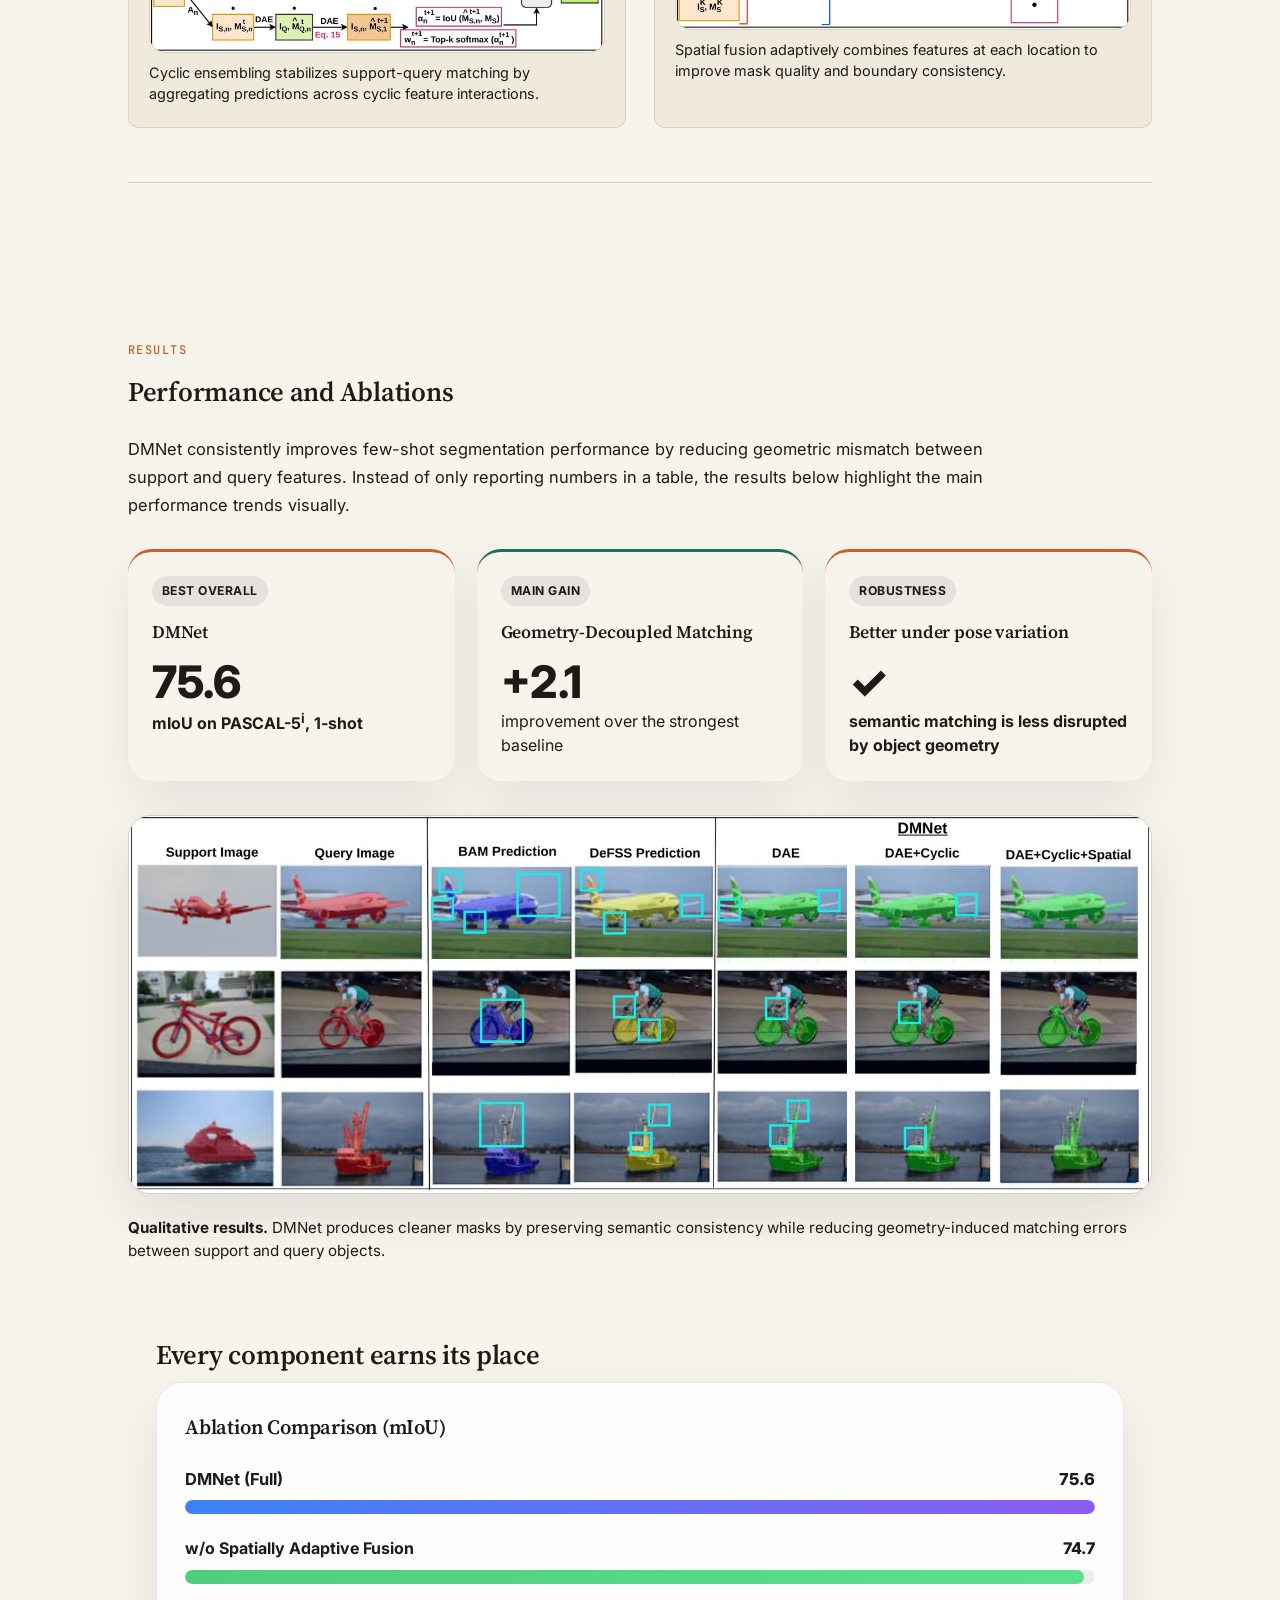
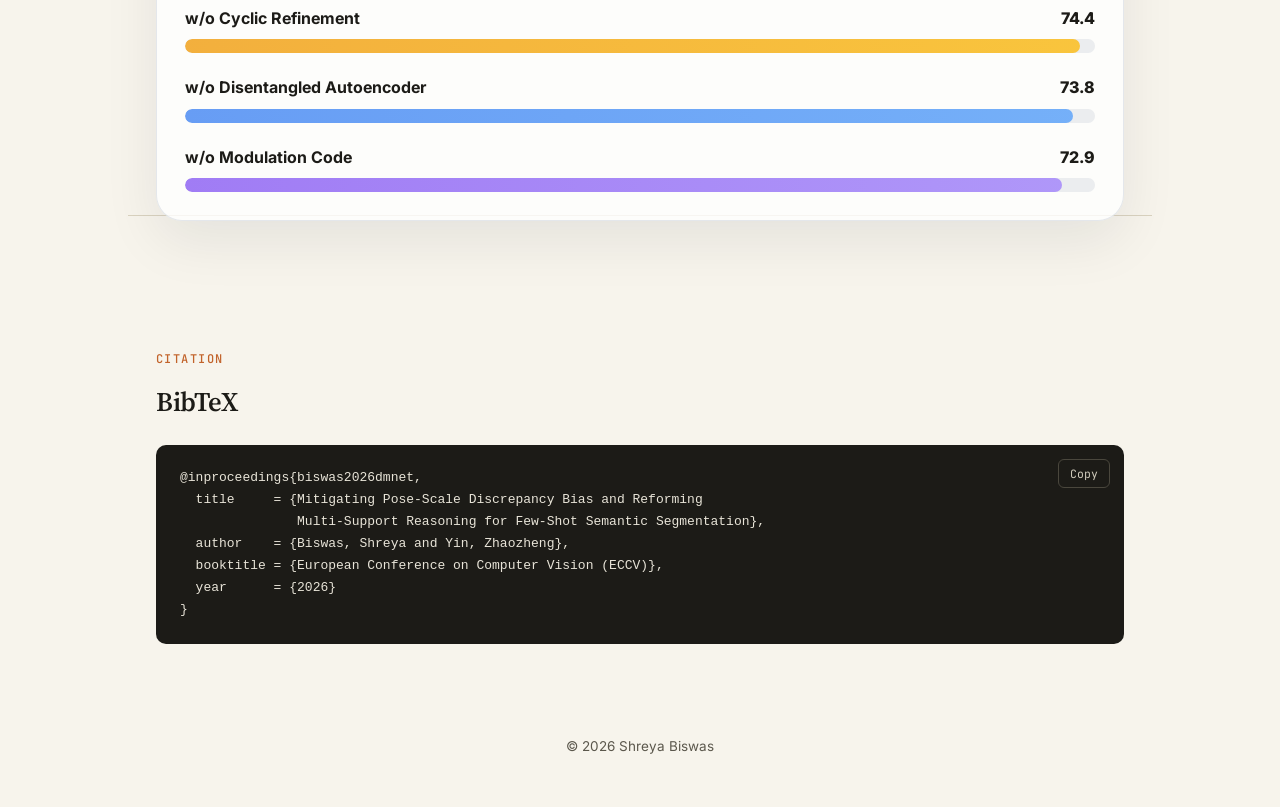
==== commit 4b10587e: "Update Author info" ====
--- a/dmnet/index.html
+++ b/dmnet/index.html
@@ -27,21 +27,21 @@
     <p class="subtitle">We propose <em>Decoupled Matching Network</em> (DMNet) which decouples <em>what an object is</em> from <em>how it's posed</em>, then fuses multiple supports with cyclic, reliability-weighted refinement - improving few-shot segmentation most where prior methods break down: large viewpoint and scale mismatch.</p>
 
     <p class="authors">
-      <a href="#">Shreya Biswas</a><sup>1</sup> &nbsp;&middot;&nbsp;
-      <a href="#">Zhaozheng Yin</a><sup>1</sup>
+      <a href="https://shreyab1111.github.io/">Shreya Biswas</a> &nbsp;&middot;&nbsp;
+      <a href="https://www3.cs.stonybrook.edu/~zyin/index.htm">Zhaozheng Yin</a>
     </p>
-    <p class="affil">¹ Department of Computer Science, Stony Brook University, Stony Brook, NY, USA</p>
+    <p class="affil">Department of Computer Science, Stony Brook University, Stony Brook, NY, USA</p>
 
     <div class="links">
-      <a class="btn primary" href="#">
+      <a class="btn primary" href="https://drive.google.com/file/d/1kbKqdCSuhy1NPVYleGyGI2Lf4qWIq1aJ/view?usp=sharing">
         <svg viewBox="0 0 24 24" fill="none" stroke="currentColor" stroke-width="2"><path d="M14 2H6a2 2 0 0 0-2 2v16a2 2 0 0 0 2 2h12a2 2 0 0 0 2-2V8z"/><path d="M14 2v6h6"/></svg>
         Paper
       </a>
-      <a class="btn" href="/pdf/supp.pdf">
+      <a class="btn" href="https://drive.google.com/file/d/1oMKgrCtIFoC5QO1bLP4VwODVyDxyyHhn/view?usp=sharing">
         <svg viewBox="0 0 24 24" fill="none" stroke="currentColor" stroke-width="2"><rect x="3" y="3" width="18" height="18" rx="2"/><path d="M3 9h18"/></svg>
         Supplementary
       </a>
-      <a class="btn" href="#">
+      <a class="btn" href="https://github.com/shreyab1111/DMNet">
         <svg viewBox="0 0 24 24" fill="none" stroke="currentColor" stroke-width="2"><path d="M16 18l6-6-6-6"/><path d="M8 6l-6 6 6 6"/></svg>
         Code
       </a>
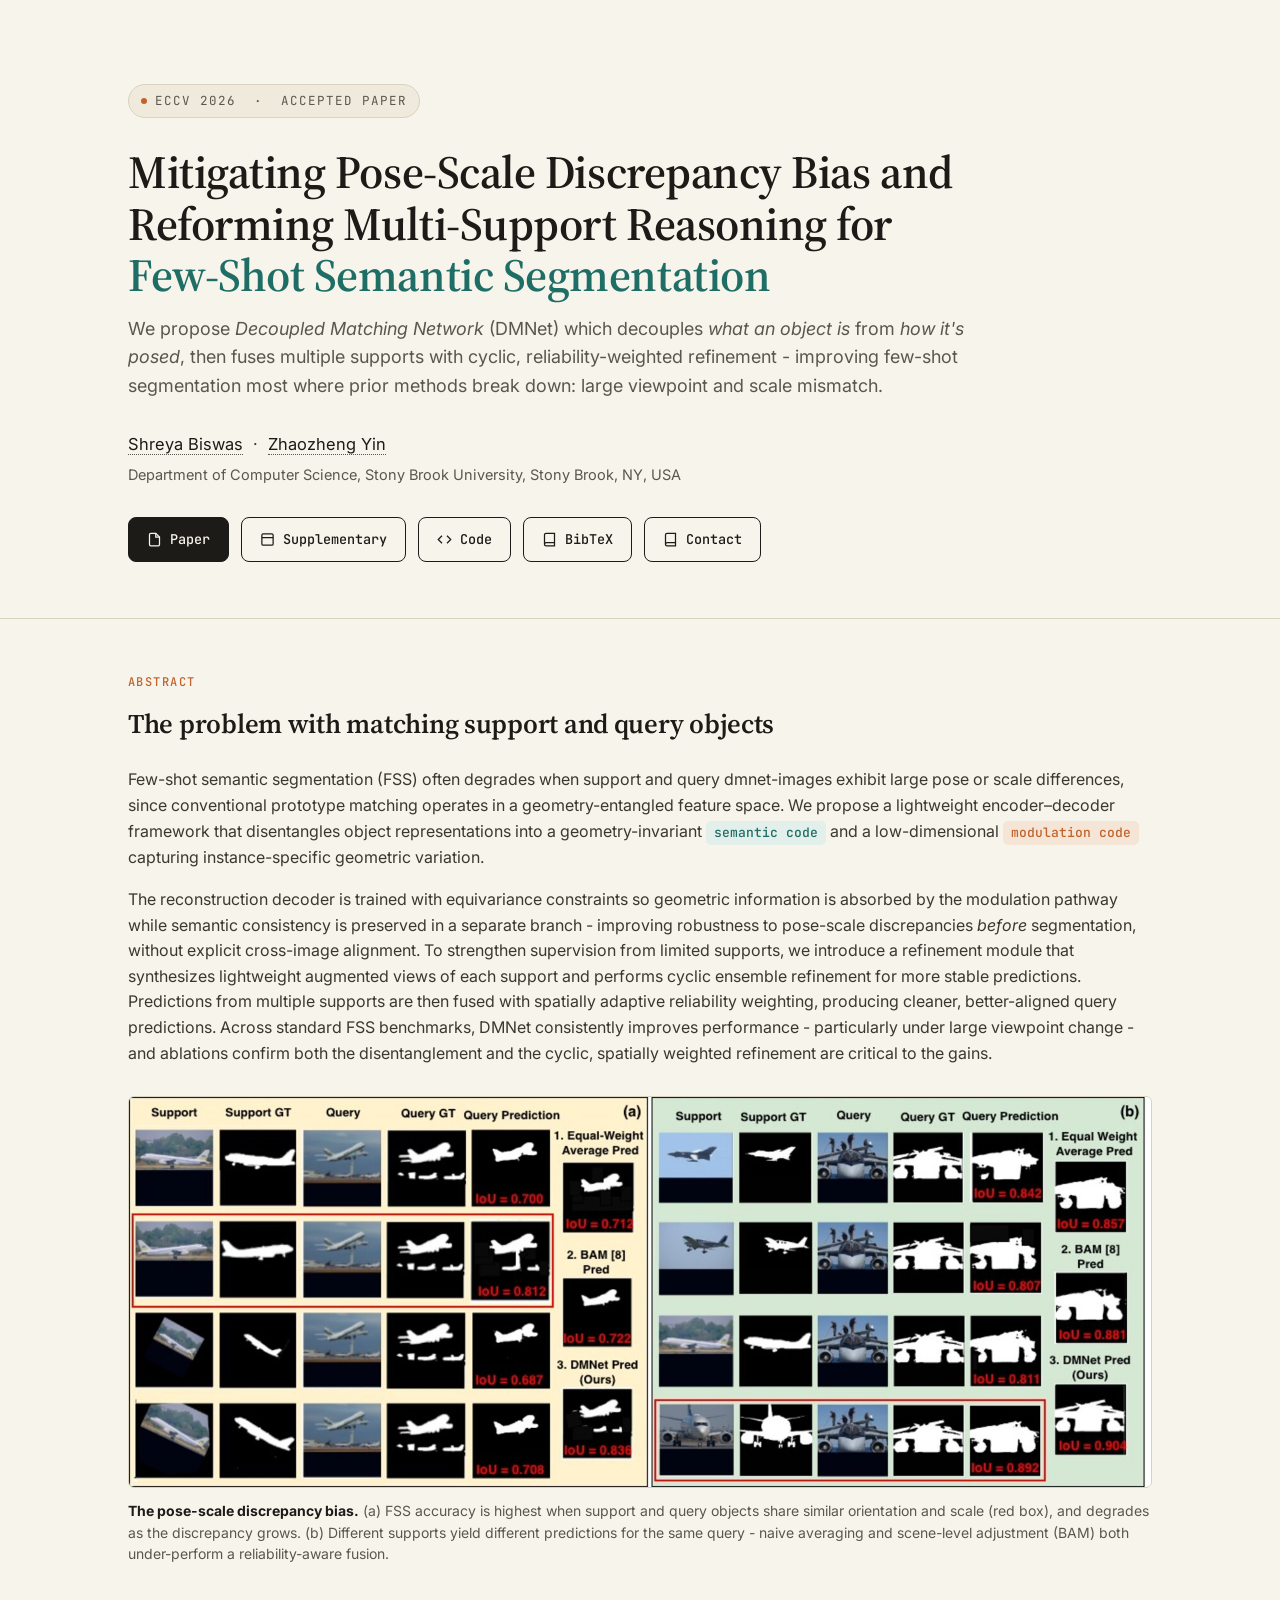
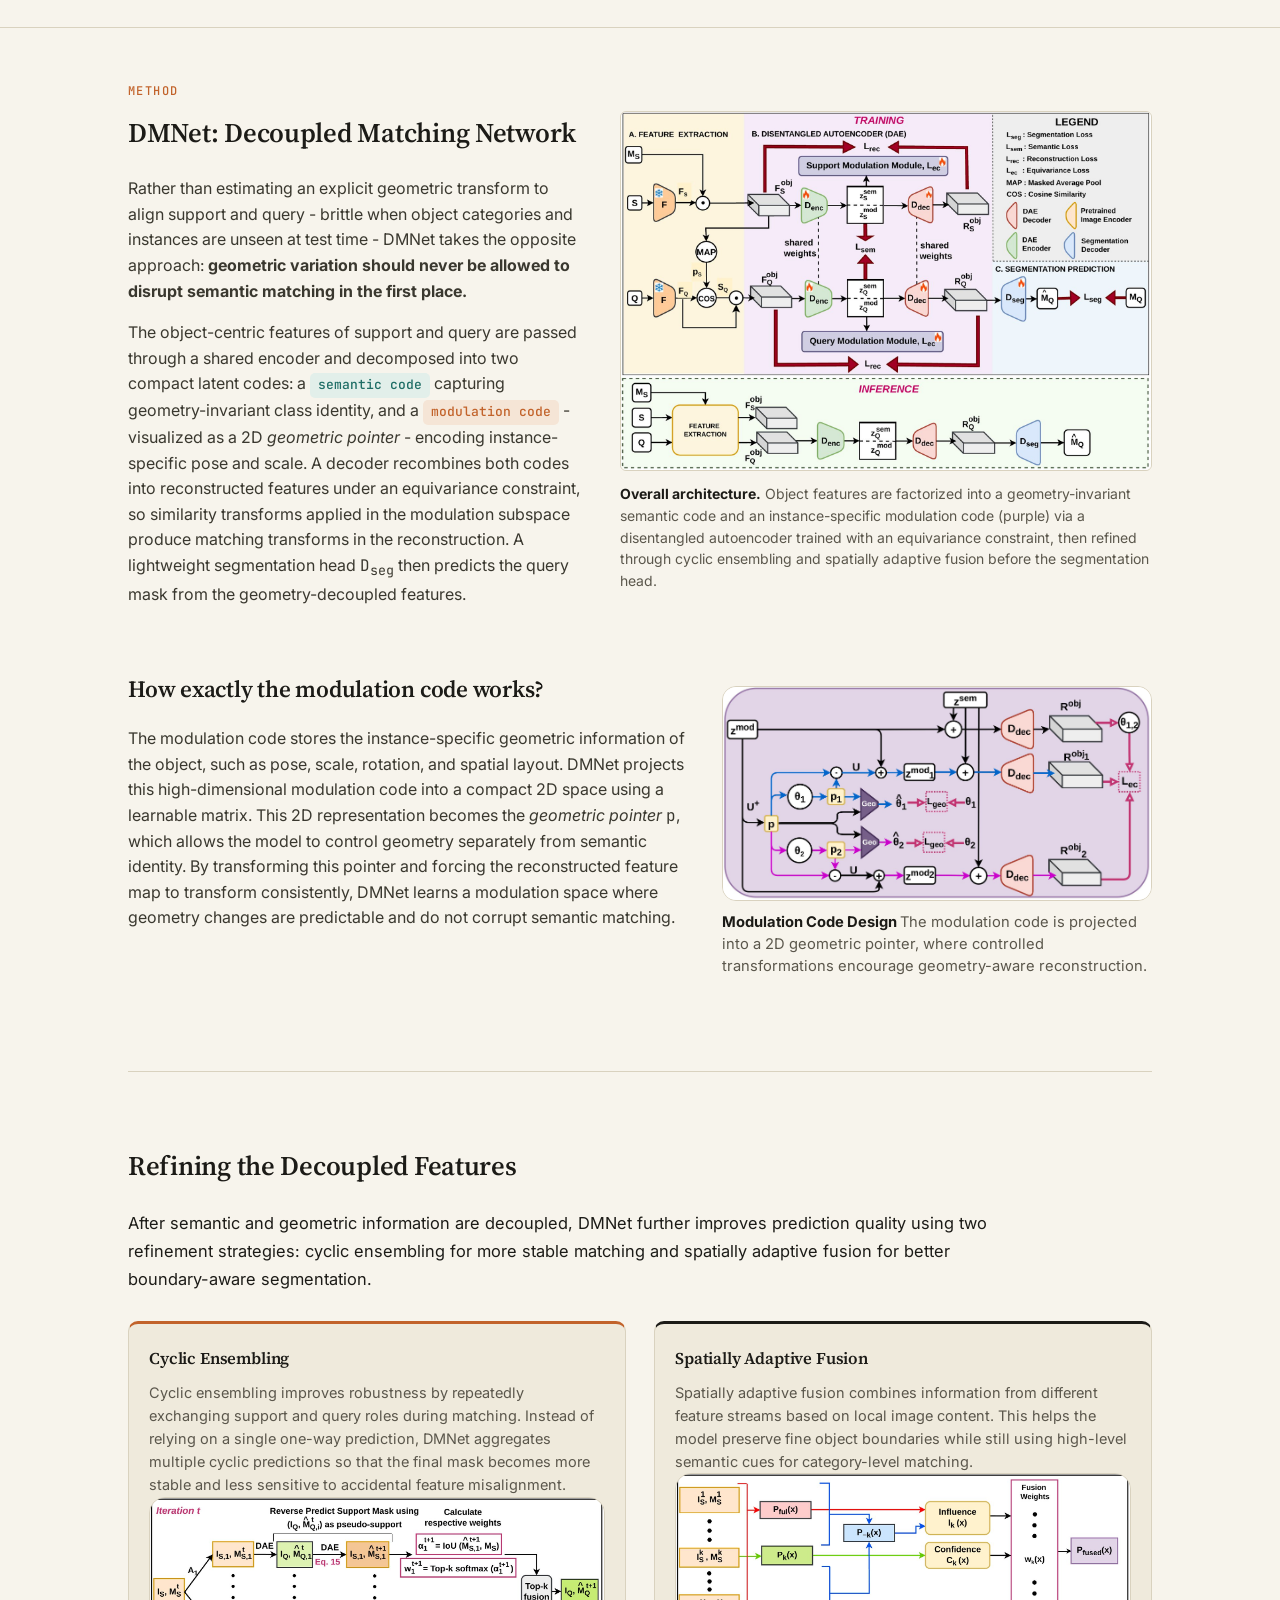
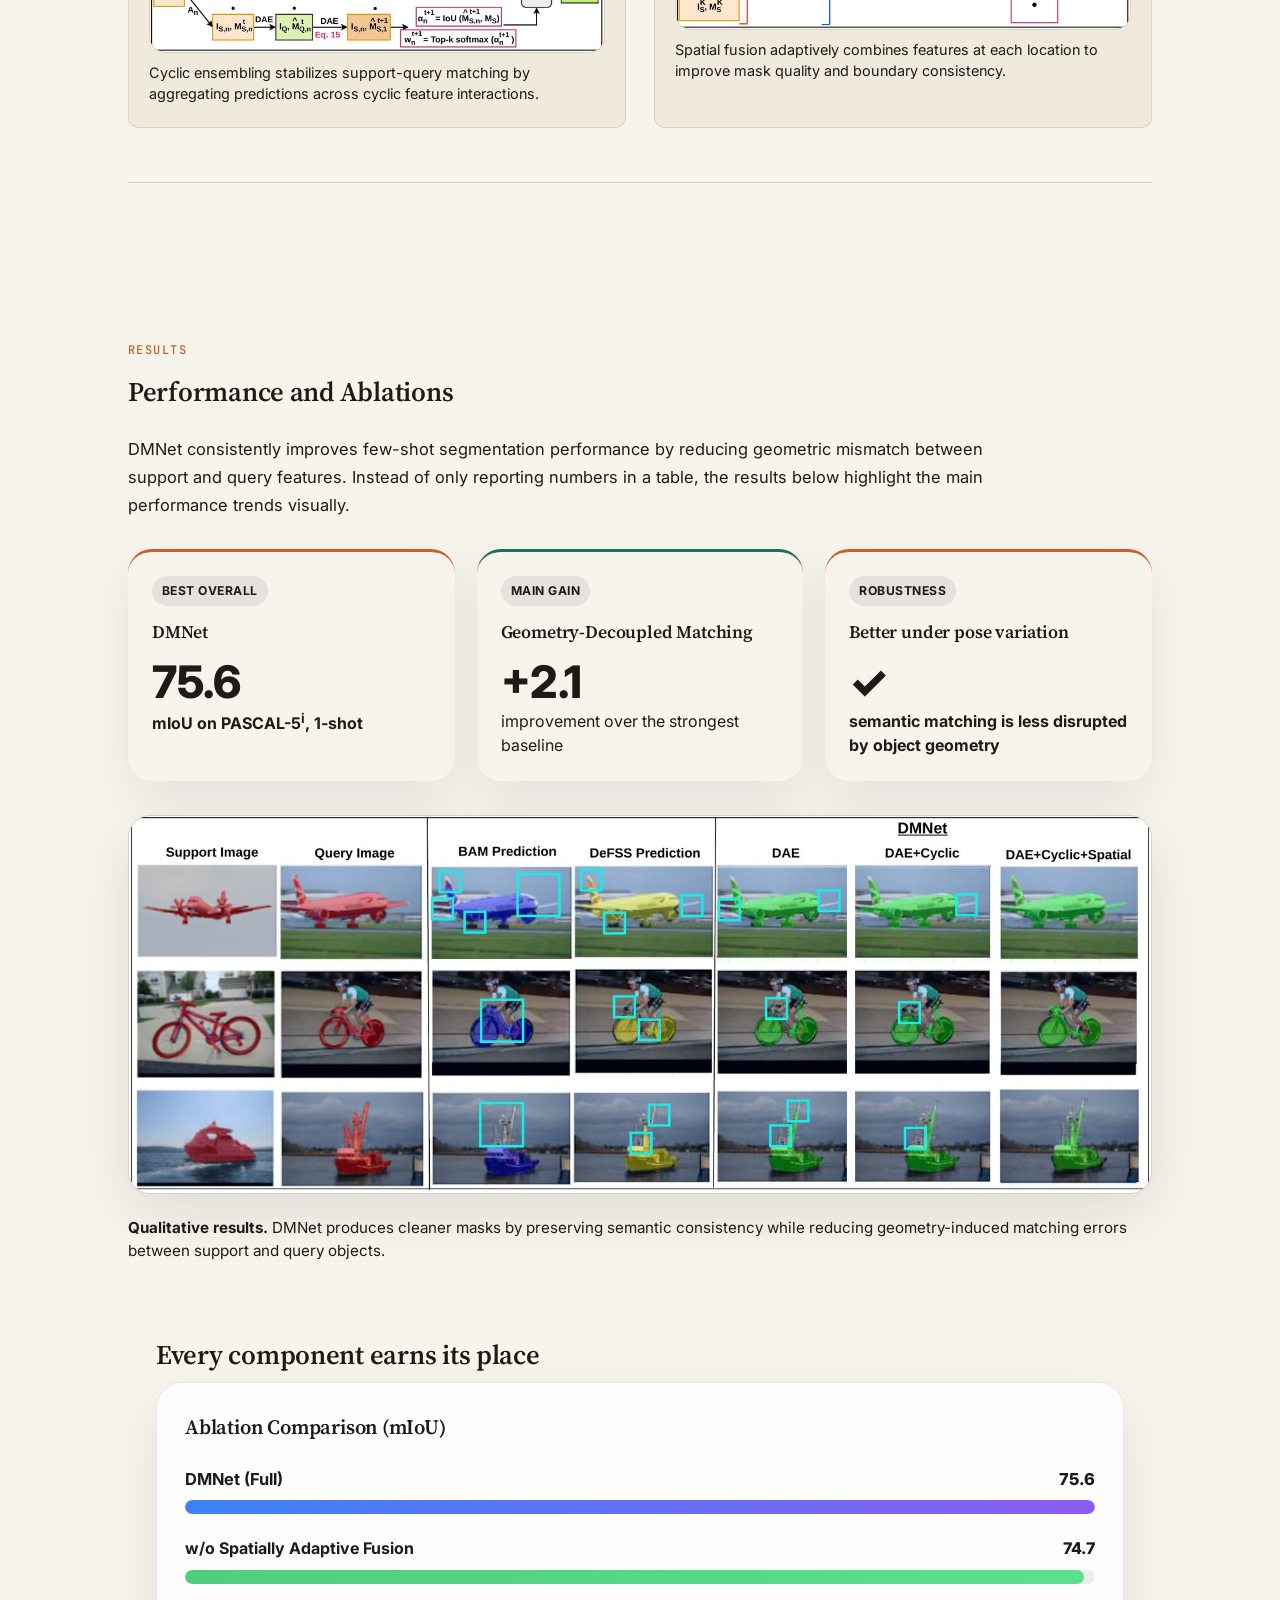
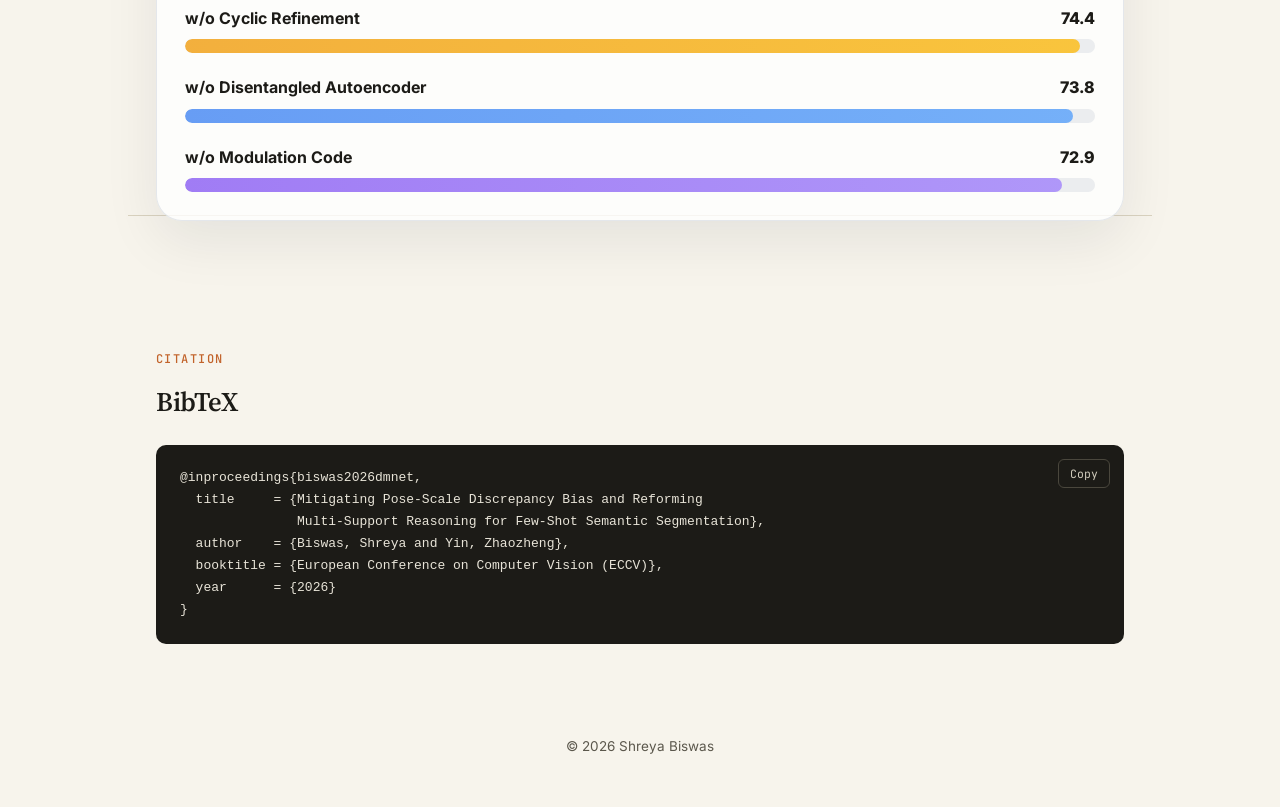
==== commit 821b7496: "Update Author info" ====
--- a/dmnet/index.html
+++ b/dmnet/index.html
@@ -48,6 +48,10 @@
       <a class="btn" href="#bibtex">
         <svg viewBox="0 0 24 24" fill="none" stroke="currentColor" stroke-width="2"><path d="M4 19.5A2.5 2.5 0 0 1 6.5 17H20"/><path d="M6.5 2H20v20H6.5A2.5 2.5 0 0 1 4 19.5v-15A2.5 2.5 0 0 1 6.5 2z"/></svg>
         BibTeX
+      </a>
+      <a class="btn" href="mailto:shrbiswas@cs.stonybrook.edu">
+        <svg viewBox="0 0 24 24" fill="none" stroke="currentColor" stroke-width="2"><path d="M4 19.5A2.5 2.5 0 0 1 6.5 17H20"/><path d="M6.5 2H20v20H6.5A2.5 2.5 0 0 1 4 19.5v-15A2.5 2.5 0 0 1 6.5 2z"/></svg>
+        Contact
       </a>
     </div>
   </div>
